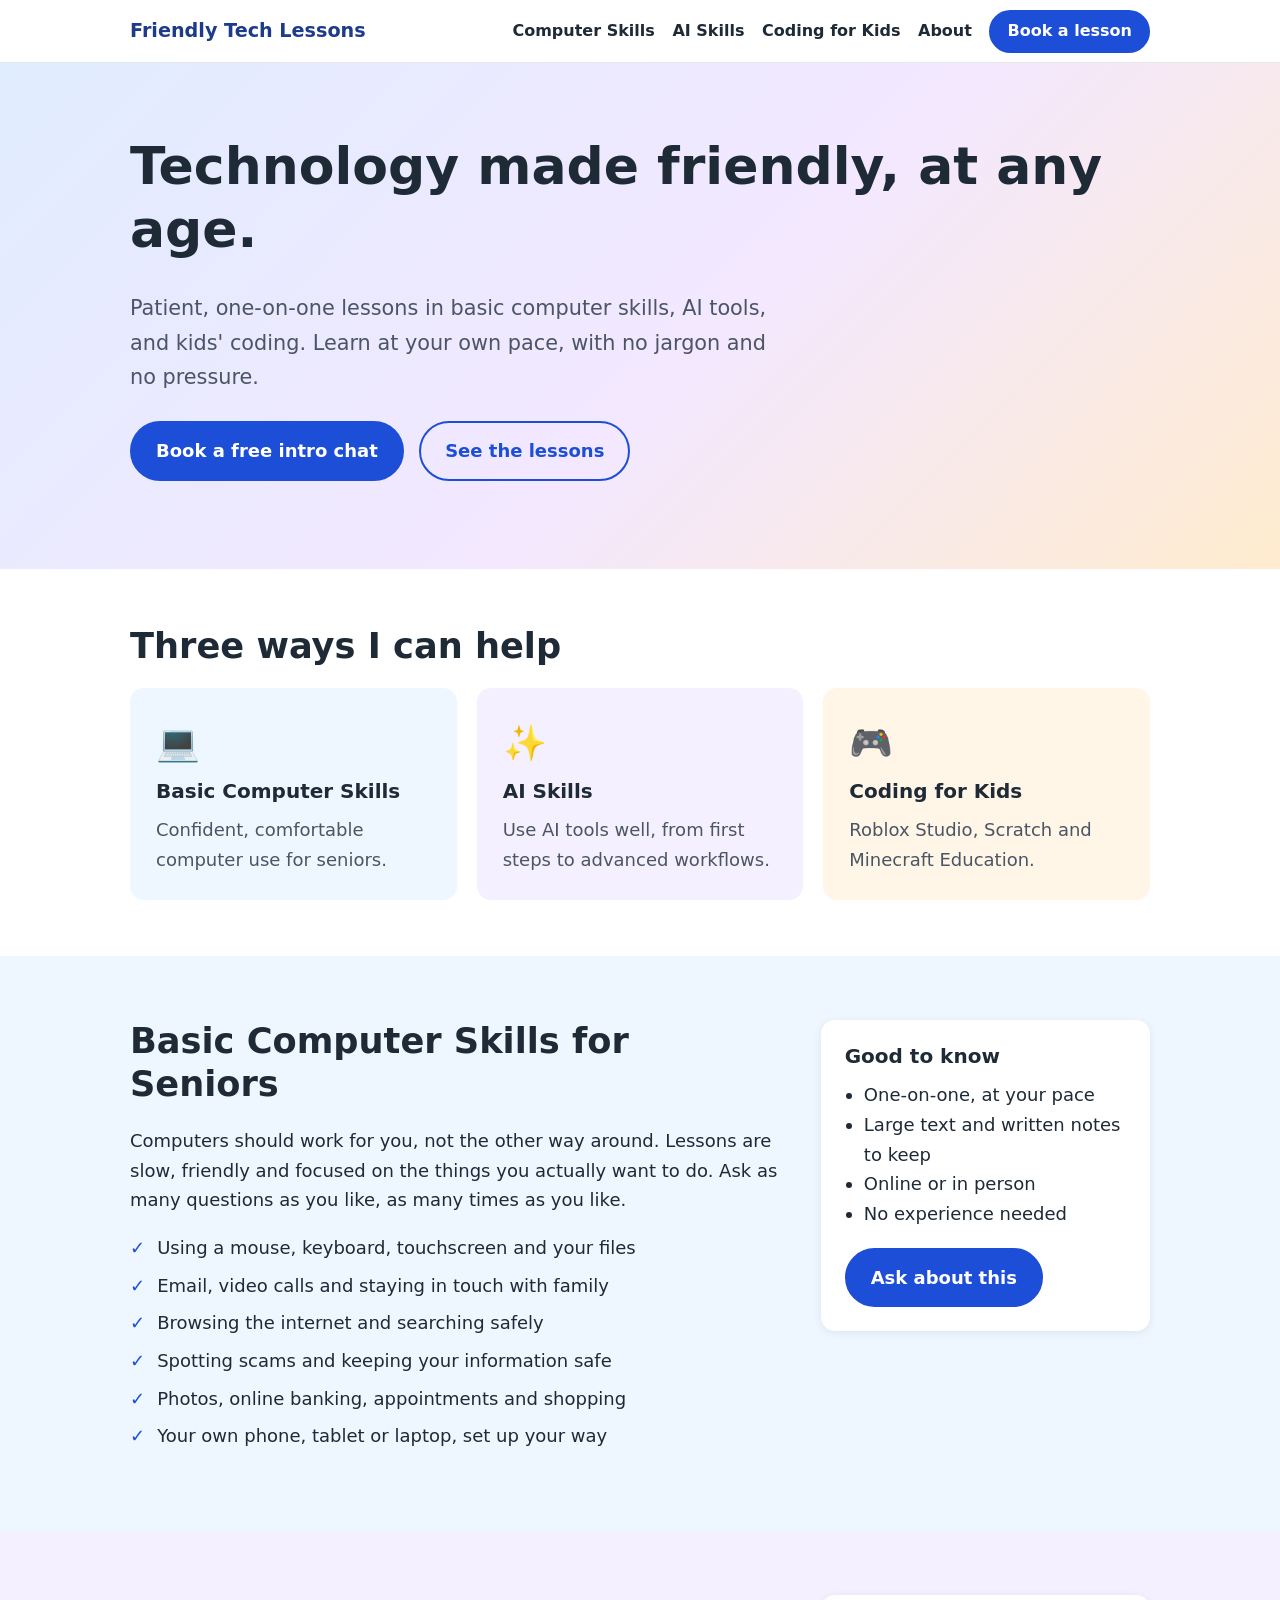
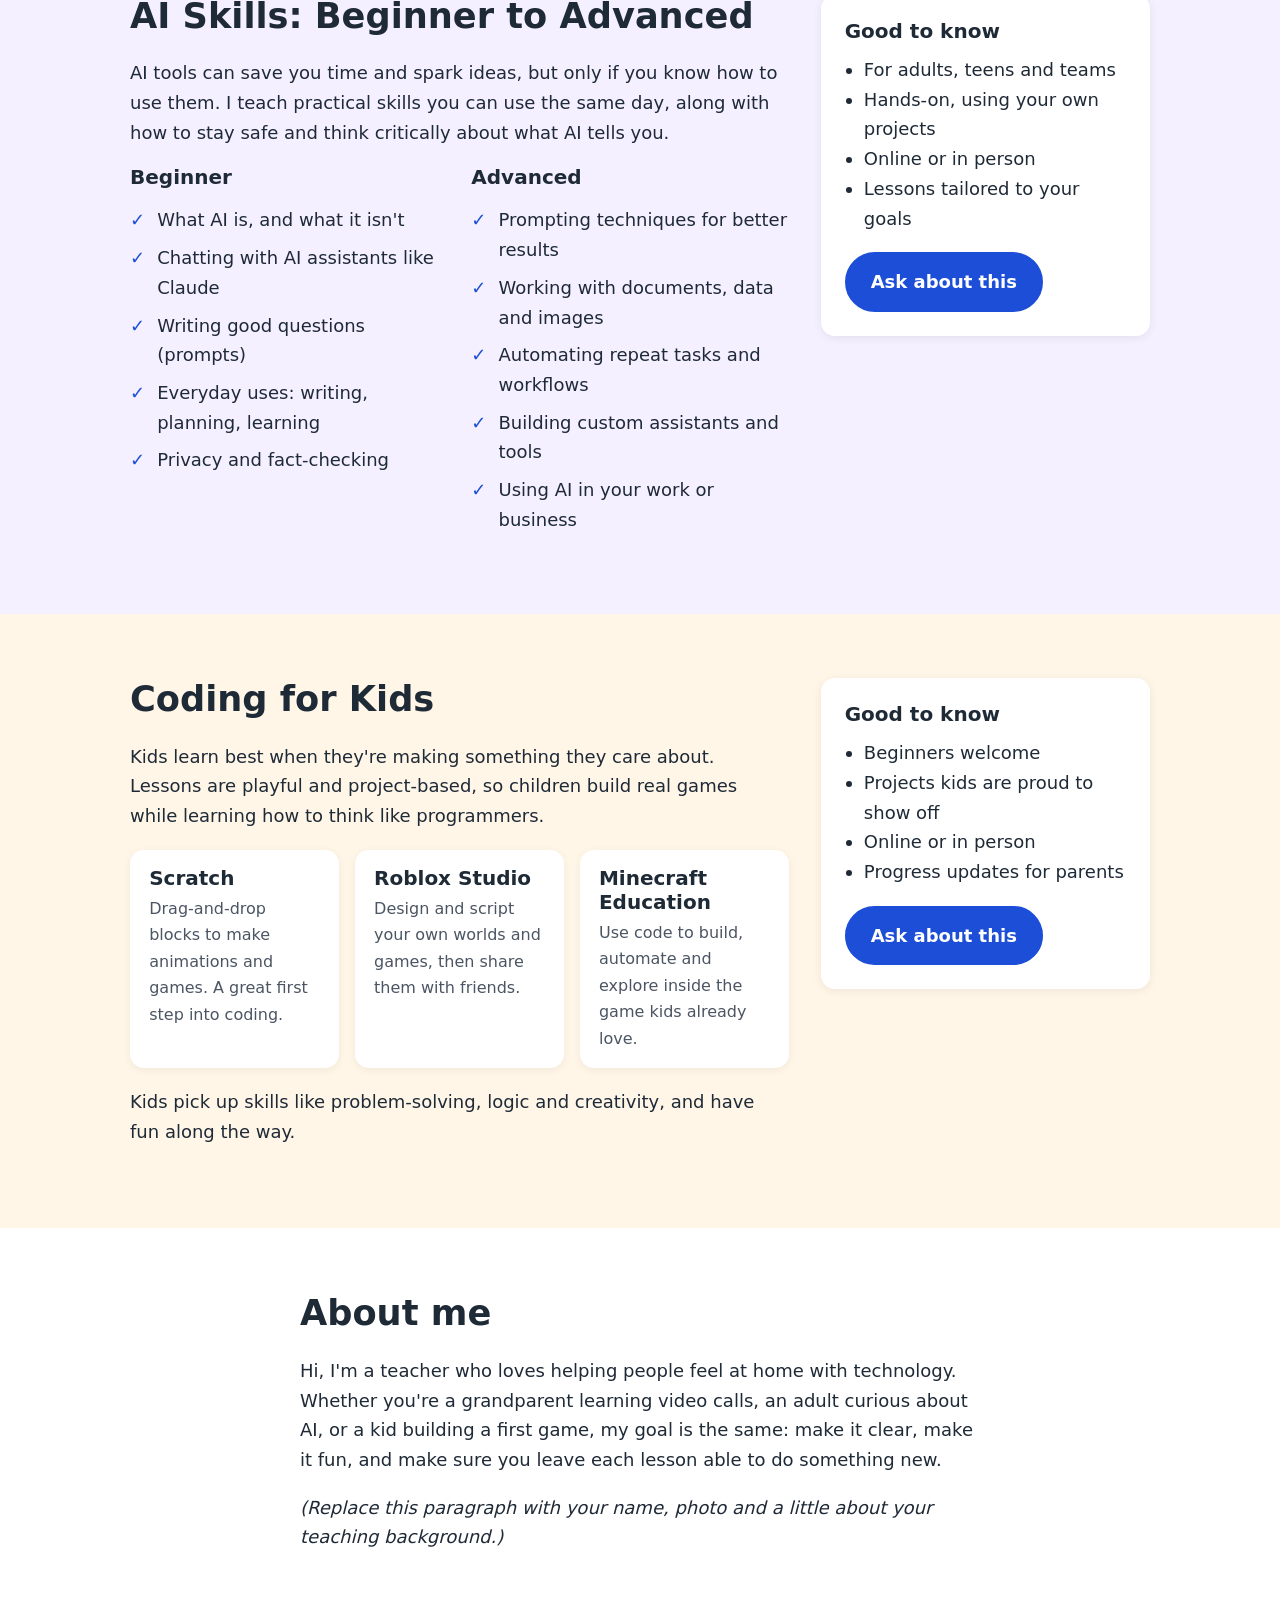
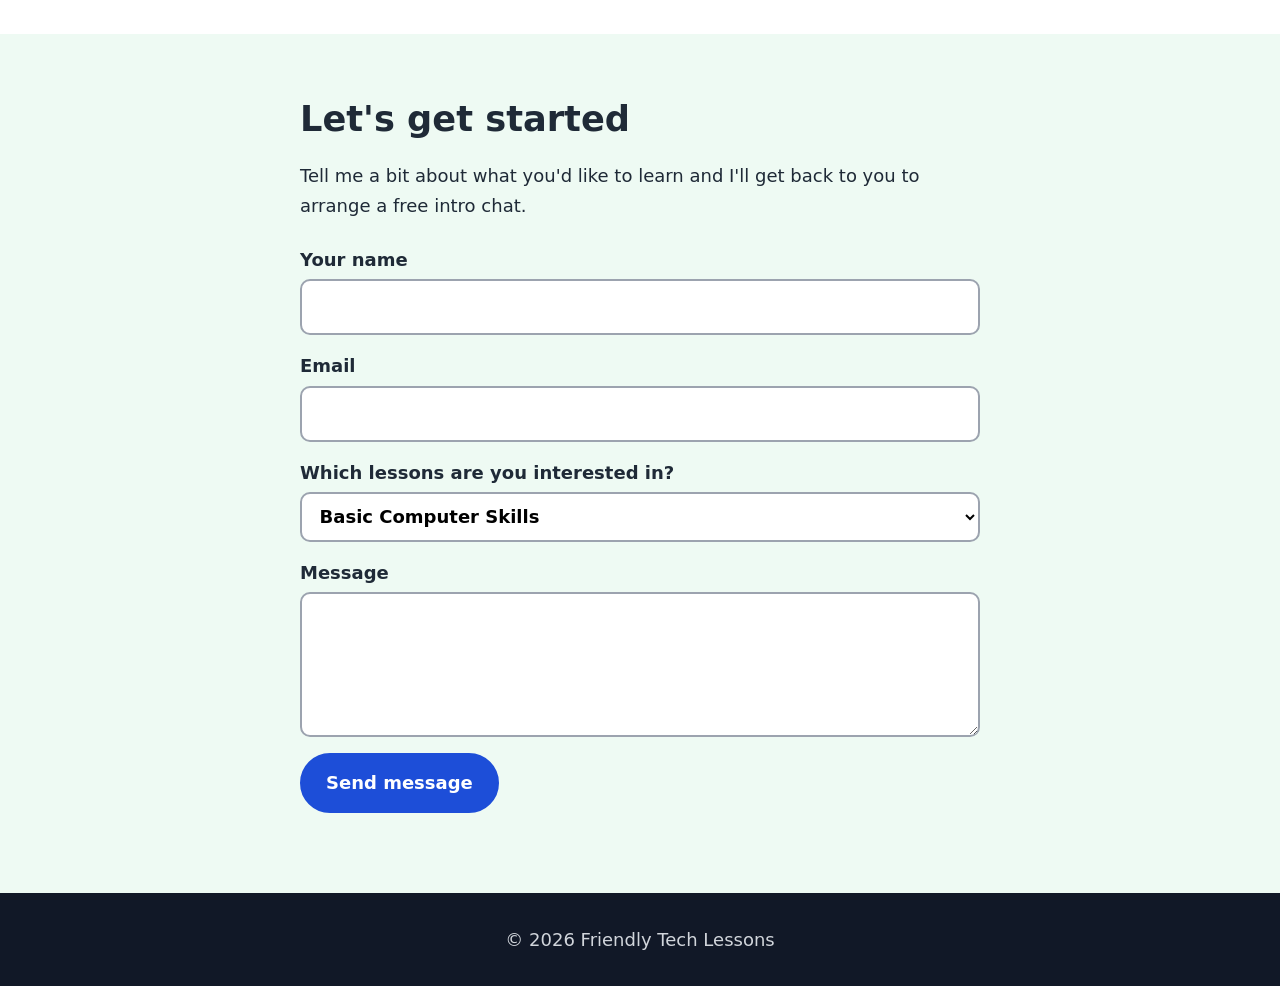
==== index.html @ 592aac7e "Add tutoring website with three service sections and contact form Co-Authored-By: Claude Sonnet 5.5 " ====
<!doctype html>
<html lang="en">
<head>
  <meta charset="utf-8">
  <meta name="viewport" content="width=device-width, initial-scale=1">
  <title>Friendly Tech Lessons | Computers, AI &amp; Coding</title>
  <meta name="description" content="Patient, one-on-one lessons: basic computer skills for seniors, AI skills for beginners and advanced learners, and coding for kids with Roblox Studio, Scratch and Minecraft Education.">
  <link rel="stylesheet" href="styles.css">
</head>
<body>
  <a class="skip" href="#main">Skip to content</a>

  <header class="site-header">
    <div class="wrap bar">
      <a class="brand" href="#top">Friendly Tech Lessons</a>
      <nav aria-label="Main">
        <a href="#seniors">Computer Skills</a>
        <a href="#ai">AI Skills</a>
        <a href="#kids">Coding for Kids</a>
        <a href="#about">About</a>
        <a class="btn small" href="#contact">Book a lesson</a>
      </nav>
    </div>
  </header>

  <main id="main">
    <section class="hero" id="top">
      <div class="wrap">
        <h1>Technology made friendly, at any age.</h1>
        <p class="lead">Patient, one-on-one lessons in basic computer skills, AI tools, and kids' coding. Learn at your own pace, with no jargon and no pressure.</p>
        <p>
          <a class="btn" href="#contact">Book a free intro chat</a>
          <a class="btn ghost" href="#services">See the lessons</a>
        </p>
      </div>
    </section>

    <section id="services" class="wrap">
      <h2>Three ways I can help</h2>
      <div class="cards">
        <a class="card c1" href="#seniors">
          <span class="icon" aria-hidden="true">💻</span>
          <h3>Basic Computer Skills</h3>
          <p>Confident, comfortable computer use for seniors.</p>
        </a>
        <a class="card c2" href="#ai">
          <span class="icon" aria-hidden="true">✨</span>
          <h3>AI Skills</h3>
          <p>Use AI tools well, from first steps to advanced workflows.</p>
        </a>
        <a class="card c3" href="#kids">
          <span class="icon" aria-hidden="true">🎮</span>
          <h3>Coding for Kids</h3>
          <p>Roblox Studio, Scratch and Minecraft Education.</p>
        </a>
      </div>
    </section>

    <section id="seniors" class="band b1">
      <div class="wrap split">
        <div>
          <h2>Basic Computer Skills for Seniors</h2>
          <p>Computers should work for you, not the other way around. Lessons are slow, friendly and focused on the things you actually want to do. Ask as many questions as you like, as many times as you like.</p>
          <ul class="ticks">
            <li>Using a mouse, keyboard, touchscreen and your files</li>
            <li>Email, video calls and staying in touch with family</li>
            <li>Browsing the internet and searching safely</li>
            <li>Spotting scams and keeping your information safe</li>
            <li>Photos, online banking, appointments and shopping</li>
            <li>Your own phone, tablet or laptop, set up your way</li>
          </ul>
        </div>
        <aside class="panel">
          <h3>Good to know</h3>
          <ul>
            <li>One-on-one, at your pace</li>
            <li>Large text and written notes to keep</li>
            <li>Online or in person</li>
            <li>No experience needed</li>
          </ul>
          <a class="btn" href="#contact">Ask about this</a>
        </aside>
      </div>
    </section>

    <section id="ai" class="band b2">
      <div class="wrap split">
        <div>
          <h2>AI Skills: Beginner to Advanced</h2>
          <p>AI tools can save you time and spark ideas, but only if you know how to use them. I teach practical skills you can use the same day, along with how to stay safe and think critically about what AI tells you.</p>
          <div class="levels">
            <div>
              <h3>Beginner</h3>
              <ul class="ticks">
                <li>What AI is, and what it isn't</li>
                <li>Chatting with AI assistants like Claude</li>
                <li>Writing good questions (prompts)</li>
                <li>Everyday uses: writing, planning, learning</li>
                <li>Privacy and fact-checking</li>
              </ul>
            </div>
            <div>
              <h3>Advanced</h3>
              <ul class="ticks">
                <li>Prompting techniques for better results</li>
                <li>Working with documents, data and images</li>
                <li>Automating repeat tasks and workflows</li>
                <li>Building custom assistants and tools</li>
                <li>Using AI in your work or business</li>
              </ul>
            </div>
          </div>
        </div>
        <aside class="panel">
          <h3>Good to know</h3>
          <ul>
            <li>For adults, teens and teams</li>
            <li>Hands-on, using your own projects</li>
            <li>Online or in person</li>
            <li>Lessons tailored to your goals</li>
          </ul>
          <a class="btn" href="#contact">Ask about this</a>
        </aside>
      </div>
    </section>

    <section id="kids" class="band b3">
      <div class="wrap split">
        <div>
          <h2>Coding for Kids</h2>
          <p>Kids learn best when they're making something they care about. Lessons are playful and project-based, so children build real games while learning how to think like programmers.</p>
          <div class="tools">
            <div class="tool">
              <h3>Scratch</h3>
              <p>Drag-and-drop blocks to make animations and games. A great first step into coding.</p>
            </div>
            <div class="tool">
              <h3>Roblox Studio</h3>
              <p>Design and script your own worlds and games, then share them with friends.</p>
            </div>
            <div class="tool">
              <h3>Minecraft Education</h3>
              <p>Use code to build, automate and explore inside the game kids already love.</p>
            </div>
          </div>
          <p>Kids pick up skills like problem-solving, logic and creativity, and have fun along the way.</p>
        </div>
        <aside class="panel">
          <h3>Good to know</h3>
          <ul>
            <li>Beginners welcome</li>
            <li>Projects kids are proud to show off</li>
            <li>Online or in person</li>
            <li>Progress updates for parents</li>
          </ul>
          <a class="btn" href="#contact">Ask about this</a>
        </aside>
      </div>
    </section>

    <section id="about" class="wrap narrow">
      <h2>About me</h2>
      <p>Hi, I'm a teacher who loves helping people feel at home with technology. Whether you're a grandparent learning video calls, an adult curious about AI, or a kid building a first game, my goal is the same: make it clear, make it fun, and make sure you leave each lesson able to do something new.</p>
      <p><em>(Replace this paragraph with your name, photo and a little about your teaching background.)</em></p>
    </section>

    <section id="contact" class="band b4">
      <div class="wrap narrow">
        <h2>Let's get started</h2>
        <p>Tell me a bit about what you'd like to learn and I'll get back to you to arrange a free intro chat.</p>
        <form id="contact-form" novalidate>
          <label>Your name
            <input name="name" required autocomplete="name">
          </label>
          <label>Email
            <input name="email" type="email" required autocomplete="email">
          </label>
          <label>Which lessons are you interested in?
            <select name="service">
              <option>Basic Computer Skills</option>
              <option>AI Skills</option>
              <option>Coding for Kids</option>
              <option>Not sure yet</option>
            </select>
          </label>
          <label>Message
            <textarea name="message" rows="4"></textarea>
          </label>
          <button class="btn" type="submit">Send message</button>
          <p id="form-note" role="status"></p>
        </form>
      </div>
    </section>
  </main>

  <footer class="site-footer">
    <div class="wrap">
      <p>© <span id="year"></span> Friendly Tech Lessons</p>
    </div>
  </footer>

  <script src="script.js"></script>
</body>
</html>
---- styles.css ----
:root {
  --ink: #1f2a37;
  --muted: #4b5563;
  --bg: #ffffff;
  --brand: #1d4ed8;
  --brand-dark: #1e3a8a;
  --b1: #eef6ff;
  --b2: #f5f0ff;
  --b3: #fff6e8;
  --b4: #eefaf3;
  --radius: 14px;
}

* { box-sizing: border-box; }

html { scroll-behavior: smooth; scroll-padding-top: 4.5rem; }

body {
  margin: 0;
  font-family: system-ui, -apple-system, "Segoe UI", Roboto, sans-serif;
  font-size: 1.125rem;
  line-height: 1.65;
  color: var(--ink);
  background: var(--bg);
}

.wrap { max-width: 1060px; margin: 0 auto; padding: 0 1.25rem; }
.narrow { max-width: 720px; }

h1, h2, h3 { line-height: 1.2; margin: 0 0 .6em; }
h1 { font-size: clamp(2rem, 5vw, 3.25rem); }
h2 { font-size: clamp(1.6rem, 3.5vw, 2.2rem); }
h3 { font-size: 1.25rem; }

a { color: var(--brand); }
:focus-visible { outline: 3px solid #f59e0b; outline-offset: 2px; }

.skip {
  position: absolute; left: -999px; top: 0;
  background: #fff; padding: .5rem 1rem; z-index: 20;
}
.skip:focus { left: 0; }

/* Header */
.site-header {
  position: sticky; top: 0; z-index: 10;
  background: rgba(255,255,255,.95);
  border-bottom: 1px solid #e5e7eb;
}
.bar { display: flex; flex-wrap: wrap; align-items: center; justify-content: space-between; gap: .5rem 1.5rem; padding-top: .6rem; padding-bottom: .6rem; }
.brand { font-weight: 800; font-size: 1.2rem; color: var(--brand-dark); text-decoration: none; }
nav { display: flex; flex-wrap: wrap; align-items: center; gap: .25rem 1.1rem; }
nav a { text-decoration: none; color: var(--ink); font-weight: 600; font-size: 1rem; }
nav a:hover { color: var(--brand); }

/* Buttons */
.btn {
  display: inline-block;
  background: var(--brand); color: #fff;
  padding: .8rem 1.5rem; border-radius: 999px;
  font: inherit; font-weight: 700; text-decoration: none;
  border: 2px solid var(--brand); cursor: pointer;
}
.btn:hover { background: var(--brand-dark); border-color: var(--brand-dark); color: #fff; }
.btn.ghost { background: transparent; color: var(--brand); }
.btn.ghost:hover { background: var(--b1); color: var(--brand-dark); }
.btn.small { padding: .4rem 1rem; font-size: 1rem; }
nav a.btn { color: #fff; }

/* Hero */
.hero {
  padding: 4.5rem 0 4rem;
  background: linear-gradient(135deg, #e0ecff 0%, #f3e8ff 55%, #ffeccf 100%);
}
.lead { font-size: 1.3rem; max-width: 40rem; color: var(--muted); }
.hero .btn { margin: .4rem .6rem .4rem 0; }

/* Service cards */
#services { padding-top: 3.5rem; padding-bottom: 3.5rem; }
.cards { display: grid; gap: 1.25rem; grid-template-columns: repeat(auto-fit, minmax(240px, 1fr)); }
.card {
  display: block; padding: 1.5rem; border-radius: var(--radius);
  text-decoration: none; color: var(--ink);
  border: 2px solid transparent;
  transition: transform .15s, border-color .15s;
}
.card:hover { transform: translateY(-3px); border-color: var(--brand); }
.card p { margin: 0; color: var(--muted); }
.card .icon { font-size: 2.2rem; display: block; margin-bottom: .4rem; }
.c1 { background: var(--b1); } .c2 { background: var(--b2); } .c3 { background: var(--b3); }

/* Bands */
.band { padding: 4rem 0; }
.b1 { background: var(--b1); } .b2 { background: var(--b2); } .b3 { background: var(--b3); } .b4 { background: var(--b4); }

.split { display: grid; gap: 2rem; grid-template-columns: 1fr; }
@media (min-width: 880px) { .split { grid-template-columns: 2fr 1fr; align-items: start; } }

.panel { background: #fff; border-radius: var(--radius); padding: 1.5rem; box-shadow: 0 2px 10px rgba(0,0,0,.07); }
.panel ul { padding-left: 1.2rem; margin: 0 0 1.2rem; }

.ticks { list-style: none; padding: 0; margin: 1rem 0; }
.ticks li { position: relative; padding-left: 1.7rem; margin-bottom: .5rem; }
.ticks li::before { content: "✓"; position: absolute; left: 0; color: var(--brand); font-weight: 800; }

.levels { display: grid; gap: 1.5rem; grid-template-columns: repeat(auto-fit, minmax(240px, 1fr)); }
.tools { display: grid; gap: 1rem; grid-template-columns: repeat(auto-fit, minmax(190px, 1fr)); margin: 1.2rem 0; }
.tool { background: #fff; border-radius: var(--radius); padding: 1rem 1.2rem; box-shadow: 0 2px 8px rgba(0,0,0,.06); }
.tool h3 { margin-bottom: .3em; }
.tool p { margin: 0; font-size: 1rem; color: var(--muted); }

#about { padding-top: 4rem; padding-bottom: 4rem; }

/* Form */
form { display: grid; gap: 1rem; margin-top: 1.5rem; }
label { display: grid; gap: .3rem; font-weight: 600; }
input, select, textarea {
  font: inherit; padding: .7rem .85rem;
  border: 2px solid #9ca3af; border-radius: 10px; background: #fff;
}
input:focus, select:focus, textarea:focus { border-color: var(--brand); }
form .btn { justify-self: start; }
#form-note { margin: 0; font-weight: 600; }

/* Footer */
.site-footer { padding: 2rem 0; background: #111827; color: #d1d5db; text-align: center; }
.site-footer p { margin: 0; }

@media (prefers-reduced-motion: reduce) {
  html { scroll-behavior: auto; }
  .card { transition: none; }
}
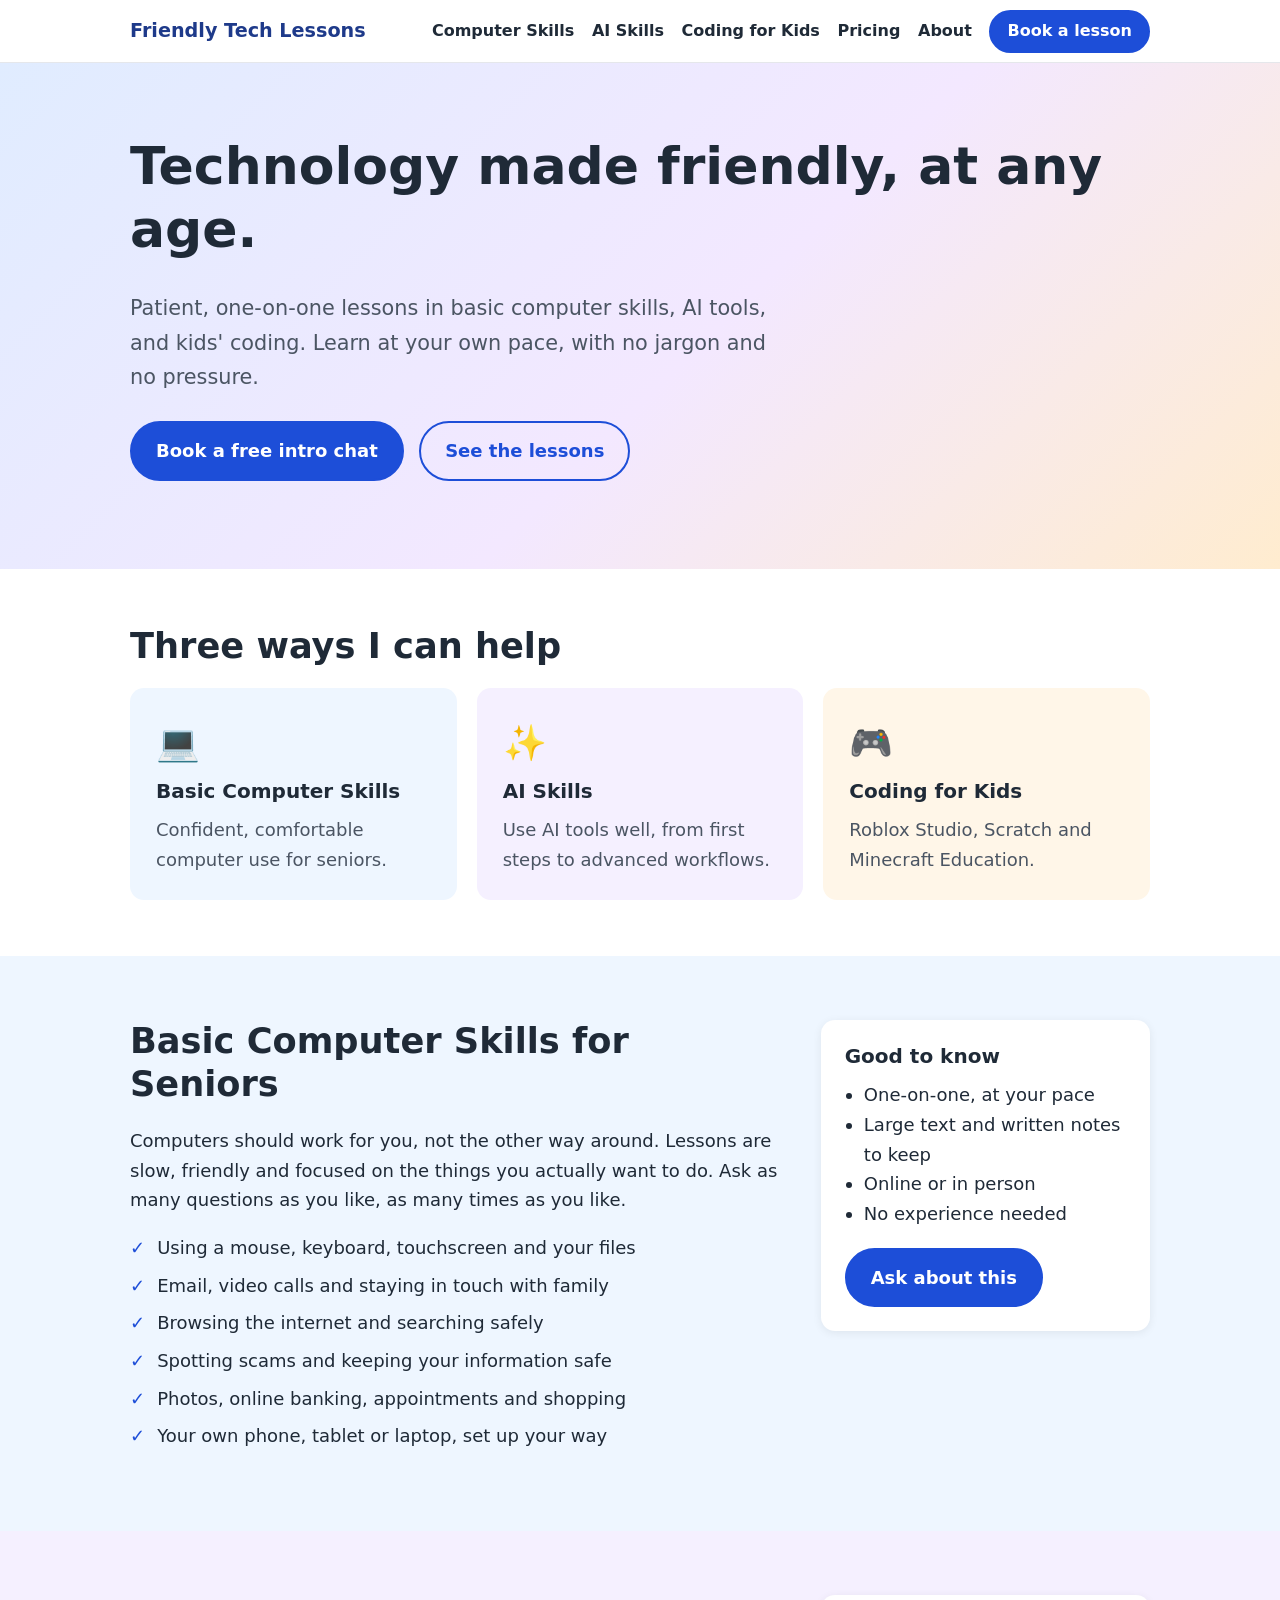
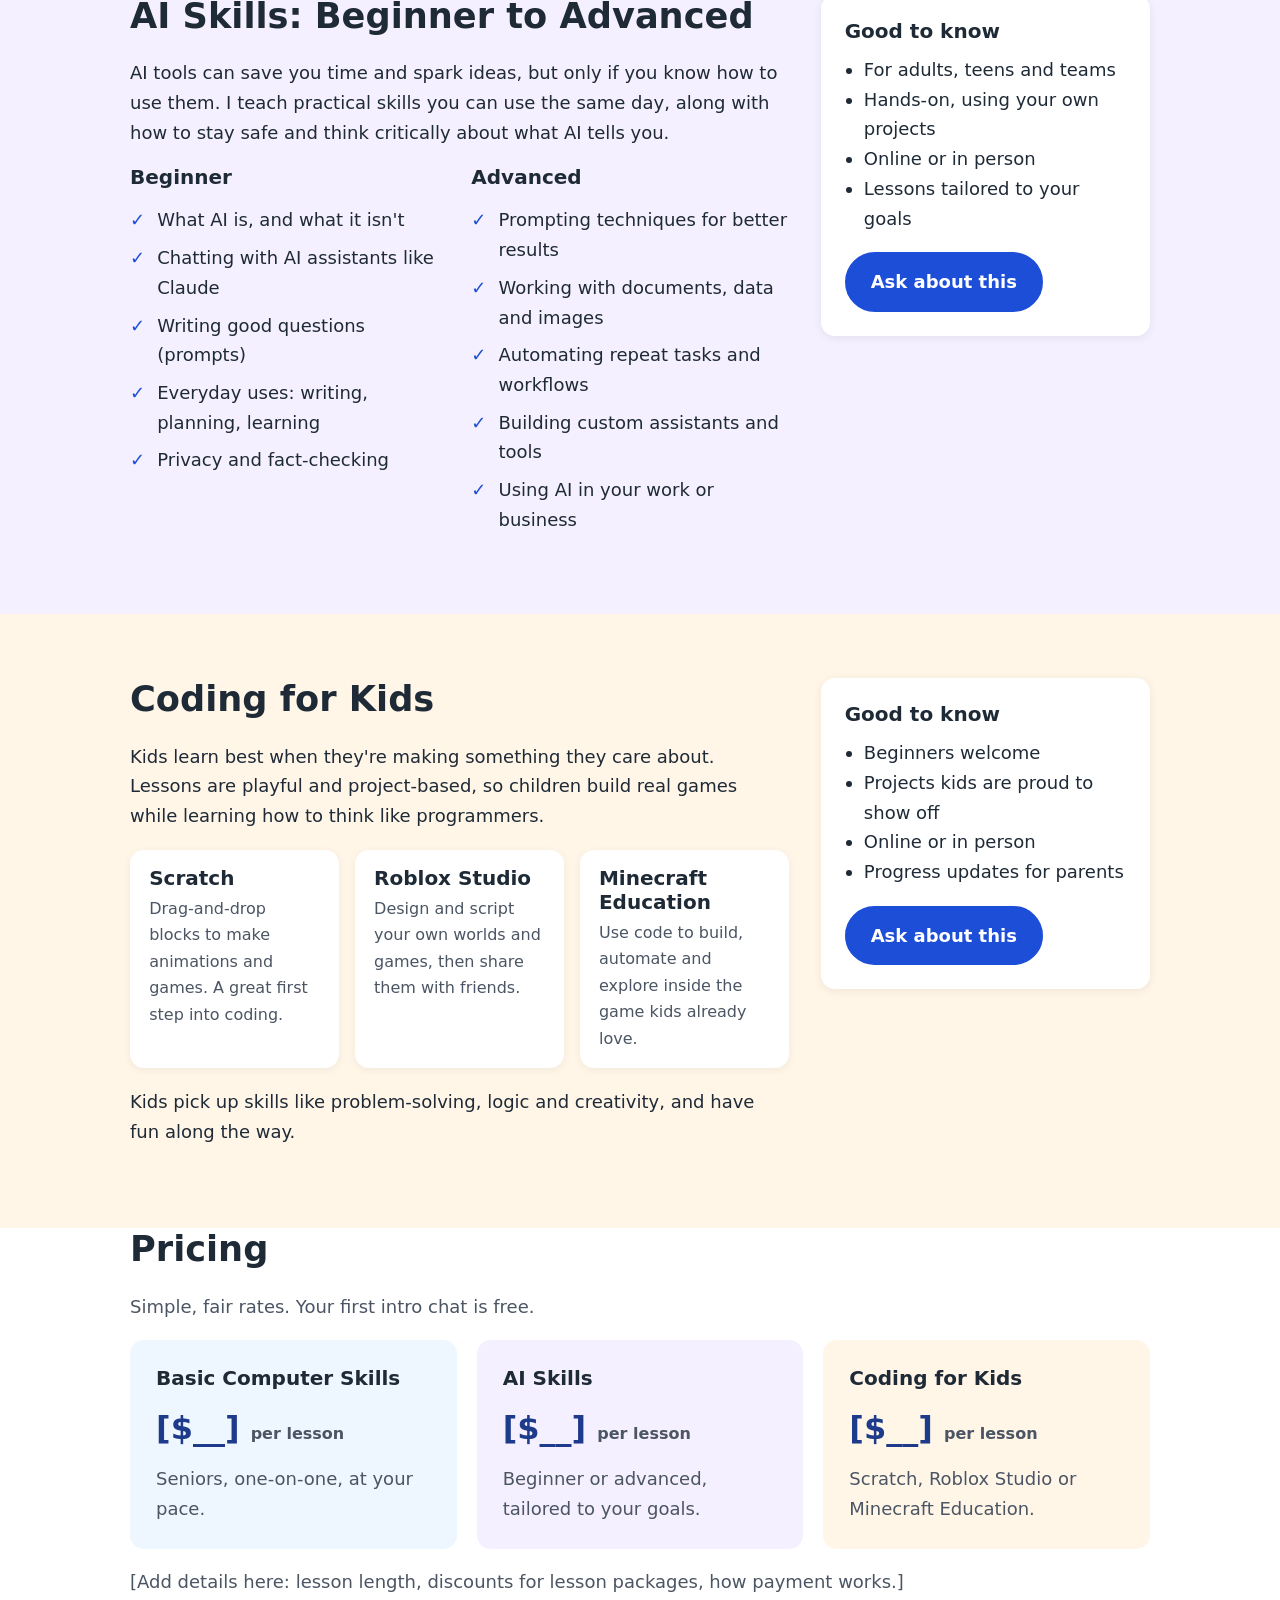
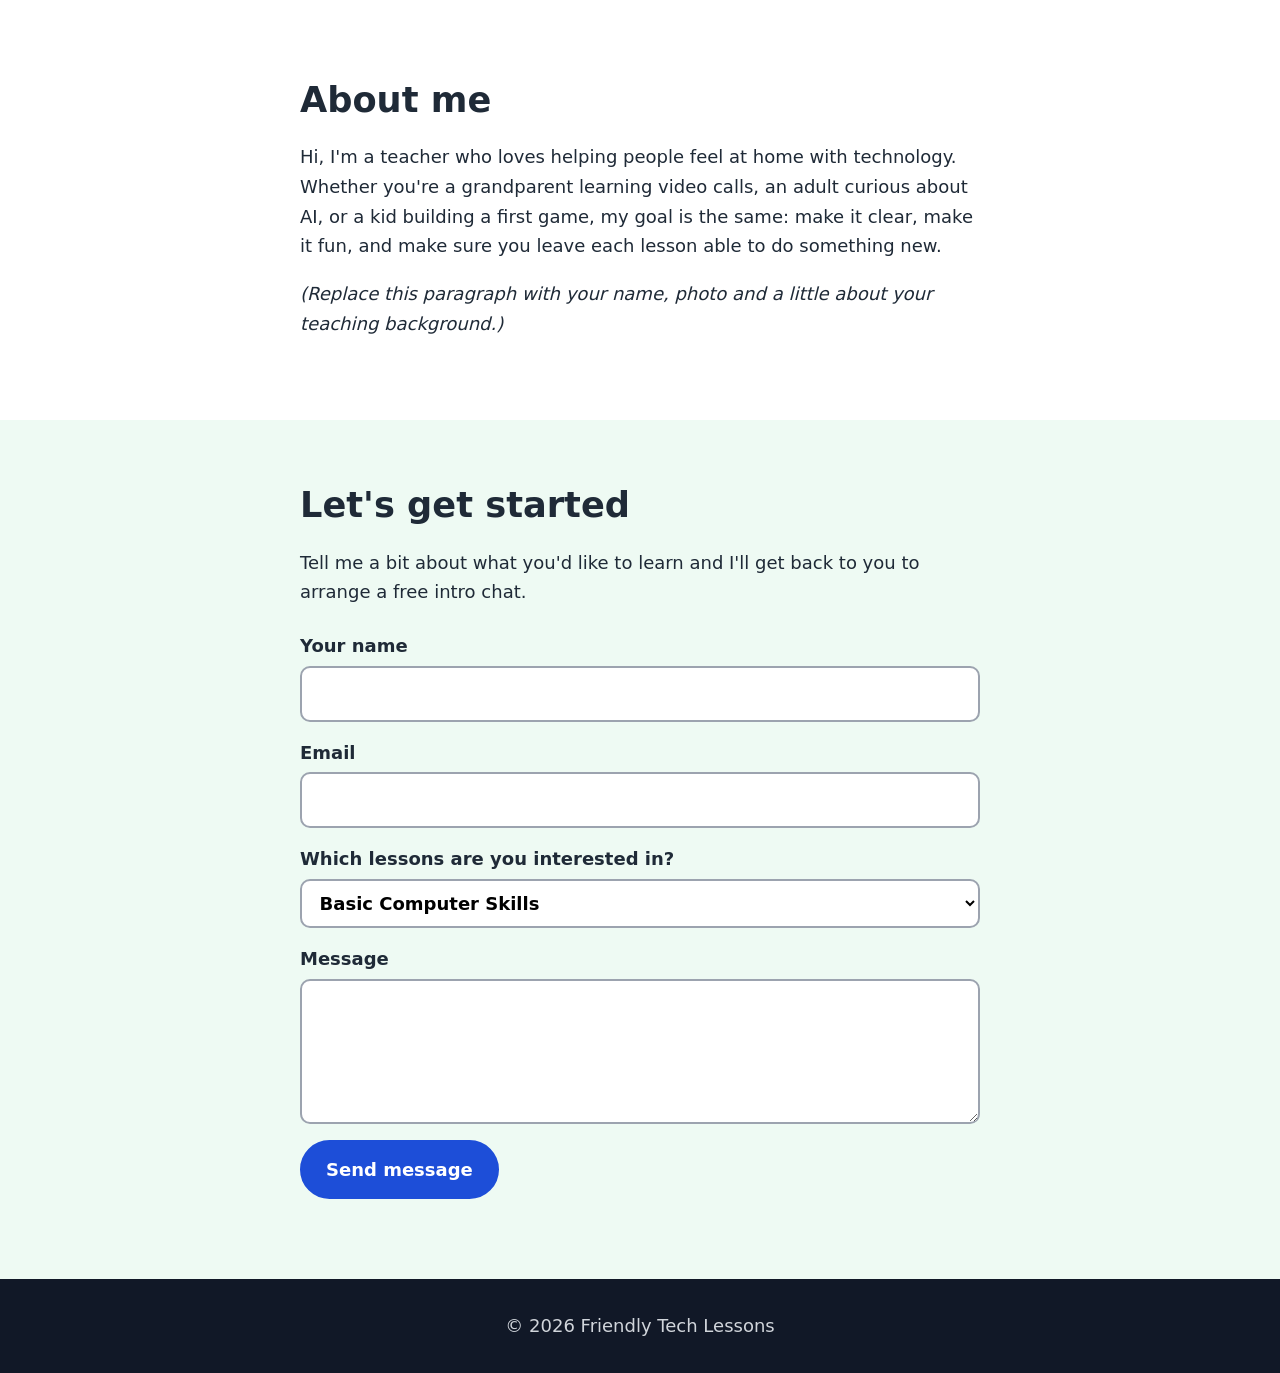
==== commit 8d0d4312: "Add pricing and testimonials sections, switch contact form to Formspree Co-Authored-By: Claude Sonne" ====
--- a/index.html
+++ b/index.html
@@ -17,6 +17,7 @@
         <a href="#seniors">Computer Skills</a>
         <a href="#ai">AI Skills</a>
         <a href="#kids">Coding for Kids</a>
+        <a href="#pricing">Pricing</a>
         <a href="#about">About</a>
         <a class="btn small" href="#contact">Book a lesson</a>
       </nav>
@@ -158,6 +159,41 @@
       </div>
     </section>
 
+    <section id="pricing" class="wrap">
+      <h2>Pricing</h2>
+      <p class="sub">Simple, fair rates. Your first intro chat is free.</p>
+      <div class="cards">
+        <div class="card c1 price">
+          <h3>Basic Computer Skills</h3>
+          <p class="amount">[$__] <span>per lesson</span></p>
+          <p>Seniors, one-on-one, at your pace.</p>
+        </div>
+        <div class="card c2 price">
+          <h3>AI Skills</h3>
+          <p class="amount">[$__] <span>per lesson</span></p>
+          <p>Beginner or advanced, tailored to your goals.</p>
+        </div>
+        <div class="card c3 price">
+          <h3>Coding for Kids</h3>
+          <p class="amount">[$__] <span>per lesson</span></p>
+          <p>Scratch, Roblox Studio or Minecraft Education.</p>
+        </div>
+      </div>
+      <p class="sub">[Add details here: lesson length, discounts for lesson packages, how payment works.]</p>
+    </section>
+
+    <!-- Testimonials: remove the "hidden" attribute once you have real quotes
+         (with permission), and replace the text below. -->
+    <section id="testimonials" class="band b1" hidden>
+      <div class="wrap">
+        <h2>What students and parents say</h2>
+        <div class="cards">
+          <blockquote class="card quote"><p>“Real quote goes here.”</p><footer>Name, student or parent</footer></blockquote>
+          <blockquote class="card quote"><p>“Real quote goes here.”</p><footer>Name, student or parent</footer></blockquote>
+        </div>
+      </div>
+    </section>
+
     <section id="about" class="wrap narrow">
       <h2>About me</h2>
       <p>Hi, I'm a teacher who loves helping people feel at home with technology. Whether you're a grandparent learning video calls, an adult curious about AI, or a kid building a first game, my goal is the same: make it clear, make it fun, and make sure you leave each lesson able to do something new.</p>
@@ -168,7 +204,7 @@
       <div class="wrap narrow">
         <h2>Let's get started</h2>
         <p>Tell me a bit about what you'd like to learn and I'll get back to you to arrange a free intro chat.</p>
-        <form id="contact-form" novalidate>
+        <form id="contact-form" action="https://formspree.io/f/YOUR_FORM_ID" method="POST" novalidate>
           <label>Your name
             <input name="name" required autocomplete="name">
           </label>
@@ -186,6 +222,7 @@
           <label>Message
             <textarea name="message" rows="4"></textarea>
           </label>
+          <input type="text" name="_gotcha" class="hp" tabindex="-1" autocomplete="off" aria-hidden="true">
           <button class="btn" type="submit">Send message</button>
           <p id="form-note" role="status"></p>
         </form>
--- a/styles.css
+++ b/styles.css
@@ -130,3 +130,13 @@
   html { scroll-behavior: auto; }
   .card { transition: none; }
 }
+
+/* Pricing & testimonials */
+.sub { color: var(--muted); }
+.price .amount { font-size: 2rem; font-weight: 800; color: var(--brand-dark); margin: .2rem 0 .6rem; }
+.price .amount span { font-size: 1rem; font-weight: 600; color: var(--muted); }
+.card.quote { background: #fff; margin: 0; }
+.card.quote:hover { transform: none; border-color: transparent; }
+.quote footer { font-weight: 700; margin-top: .6rem; }
+section[hidden] { display: none; }
+.hp { position: absolute; left: -9999px; }
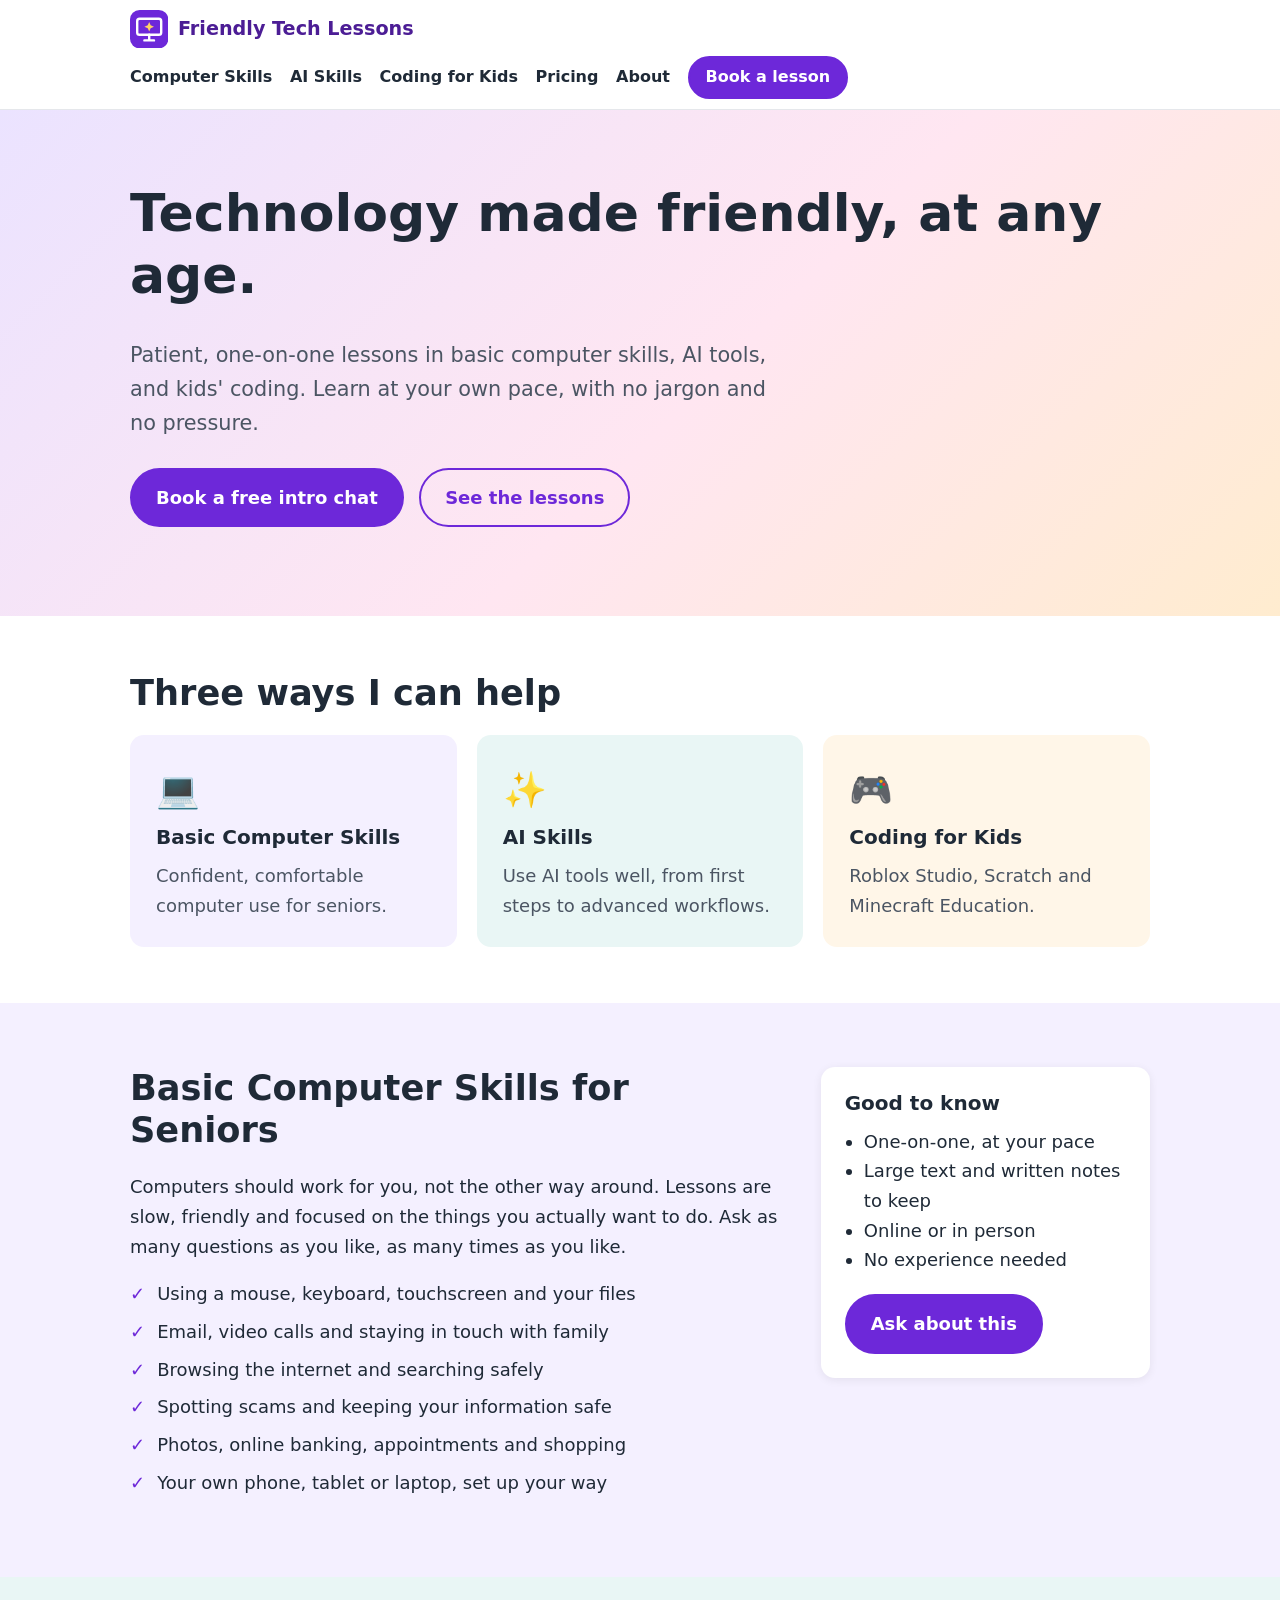
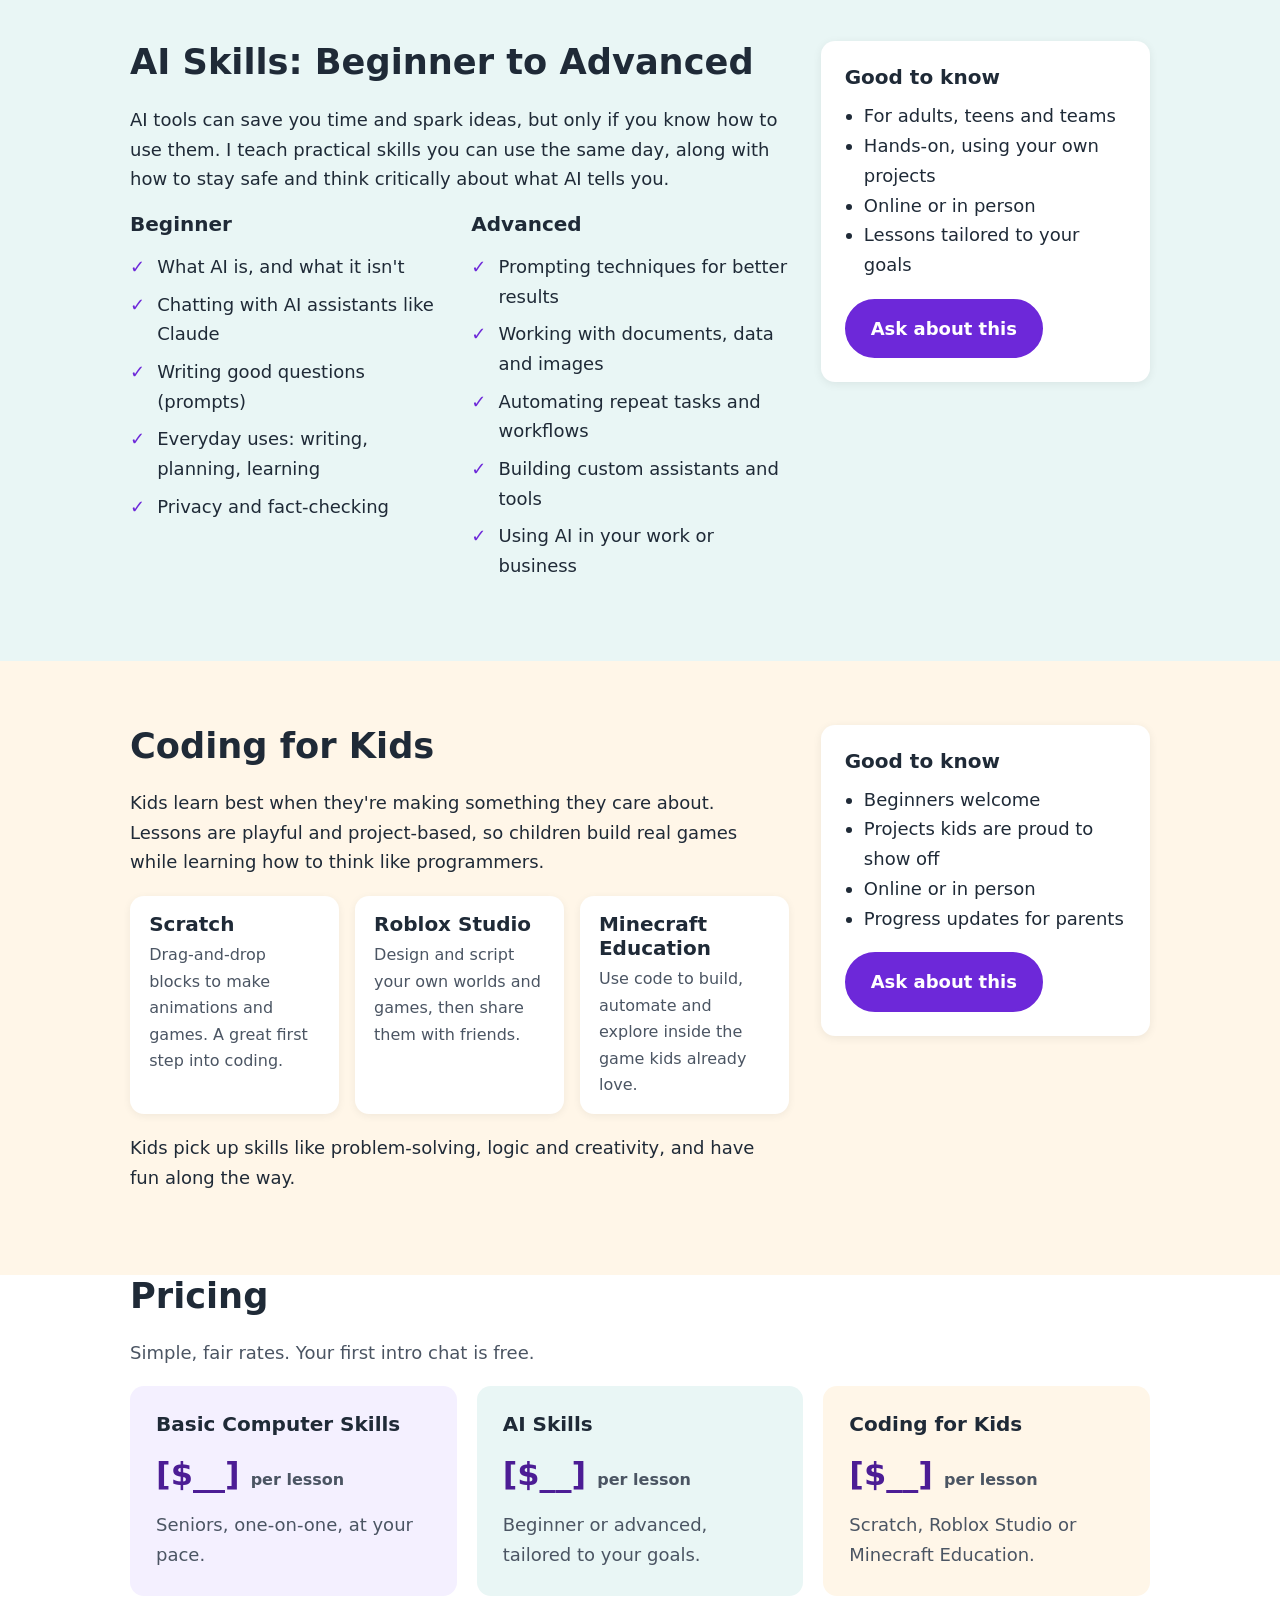
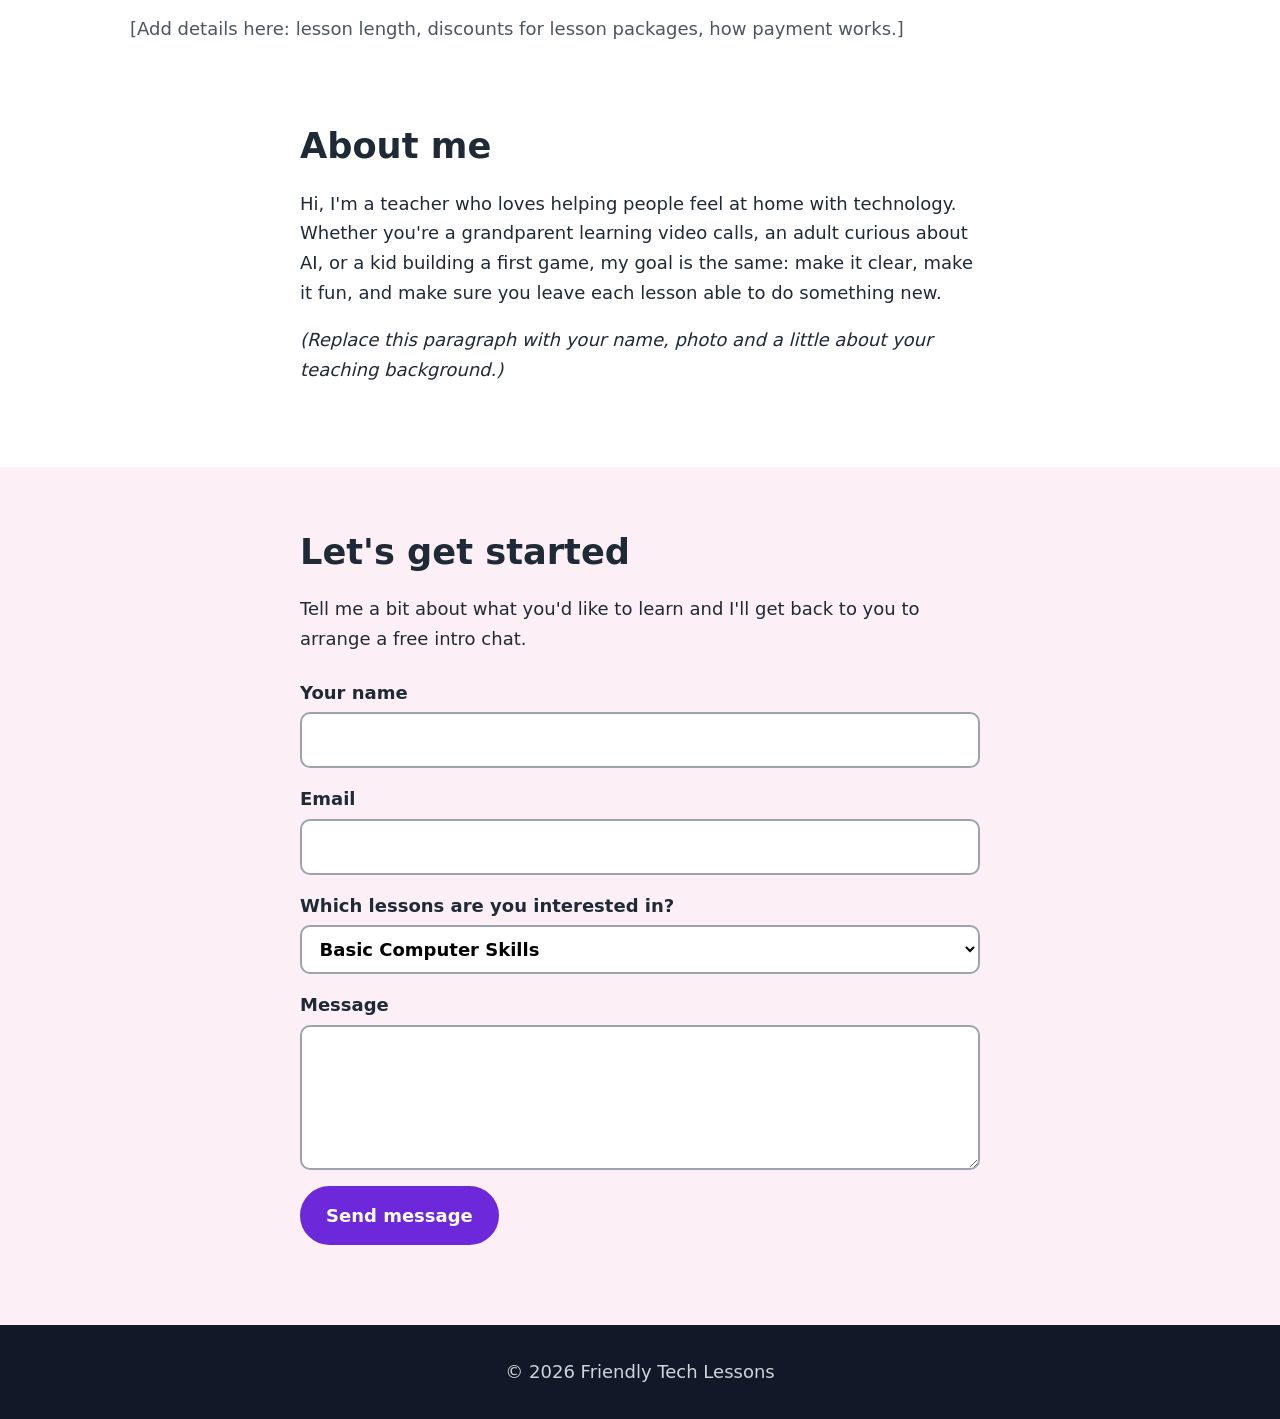
==== commit 81bc64fb: "Switch to purple palette and add logo and favicon Co-Authored-By: Claude Sonnet 5.5 <noreply@anthrop" ====
--- a/index.html
+++ b/index.html
@@ -5,6 +5,7 @@
   <meta name="viewport" content="width=device-width, initial-scale=1">
   <title>Friendly Tech Lessons | Computers, AI &amp; Coding</title>
   <meta name="description" content="Patient, one-on-one lessons: basic computer skills for seniors, AI skills for beginners and advanced learners, and coding for kids with Roblox Studio, Scratch and Minecraft Education.">
+  <link rel="icon" href="data:image/svg+xml,%3Csvg xmlns='http://www.w3.org/2000/svg' viewBox='0 0 48 48' aria-hidden='true'%3E%3Crect width='48' height='48' rx='12' fill='%236d28d9'/%3E%3Crect x='9' y='11' width='30' height='20' rx='3' fill='none' stroke='%23fff' stroke-width='3'/%3E%3Cpath d='M18 38h12M24 31v7' stroke='%23fff' stroke-width='3' stroke-linecap='round'/%3E%3Cpath d='M24 15l1.8 4.2L30 21l-4.2 1.8L24 27l-1.8-4.2L18 21l4.2-1.8z' fill='%23ffd166'/%3E%3C/svg%3E">
   <link rel="stylesheet" href="styles.css">
 </head>
 <body>
@@ -12,7 +13,7 @@
 
   <header class="site-header">
     <div class="wrap bar">
-      <a class="brand" href="#top">Friendly Tech Lessons</a>
+      <a class="brand" href="#top"><svg viewBox="0 0 48 48" aria-hidden="true"><rect width="48" height="48" rx="12" fill="#6d28d9"/><rect x="9" y="11" width="30" height="20" rx="3" fill="none" stroke="#fff" stroke-width="3"/><path d="M18 38h12M24 31v7" stroke="#fff" stroke-width="3" stroke-linecap="round"/><path d="M24 15l1.8 4.2L30 21l-4.2 1.8L24 27l-1.8-4.2L18 21l4.2-1.8z" fill="#ffd166"/></svg><span>Friendly Tech Lessons</span></a>
       <nav aria-label="Main">
         <a href="#seniors">Computer Skills</a>
         <a href="#ai">AI Skills</a>
--- a/styles.css
+++ b/styles.css
@@ -2,12 +2,12 @@
   --ink: #1f2a37;
   --muted: #4b5563;
   --bg: #ffffff;
-  --brand: #1d4ed8;
-  --brand-dark: #1e3a8a;
-  --b1: #eef6ff;
-  --b2: #f5f0ff;
+  --brand: #6d28d9;
+  --brand-dark: #4c1d95;
+  --b1: #f4f0ff;
+  --b2: #e9f6f5;
   --b3: #fff6e8;
-  --b4: #eefaf3;
+  --b4: #fdeff6;
   --radius: 14px;
 }
 
@@ -48,7 +48,7 @@
   border-bottom: 1px solid #e5e7eb;
 }
 .bar { display: flex; flex-wrap: wrap; align-items: center; justify-content: space-between; gap: .5rem 1.5rem; padding-top: .6rem; padding-bottom: .6rem; }
-.brand { font-weight: 800; font-size: 1.2rem; color: var(--brand-dark); text-decoration: none; }
+.brand { display: inline-flex; align-items: center; gap: .6rem; font-weight: 800; font-size: 1.2rem; color: var(--brand-dark); text-decoration: none; }
 nav { display: flex; flex-wrap: wrap; align-items: center; gap: .25rem 1.1rem; }
 nav a { text-decoration: none; color: var(--ink); font-weight: 600; font-size: 1rem; }
 nav a:hover { color: var(--brand); }
@@ -70,7 +70,7 @@
 /* Hero */
 .hero {
   padding: 4.5rem 0 4rem;
-  background: linear-gradient(135deg, #e0ecff 0%, #f3e8ff 55%, #ffeccf 100%);
+  background: linear-gradient(135deg, #ebe3ff 0%, #ffe6f1 55%, #ffeccf 100%);
 }
 .lead { font-size: 1.3rem; max-width: 40rem; color: var(--muted); }
 .hero .btn { margin: .4rem .6rem .4rem 0; }
@@ -140,3 +140,5 @@
 .quote footer { font-weight: 700; margin-top: .6rem; }
 section[hidden] { display: none; }
 .hp { position: absolute; left: -9999px; }
+
+.brand svg { width: 2.4rem; height: 2.4rem; flex: none; }
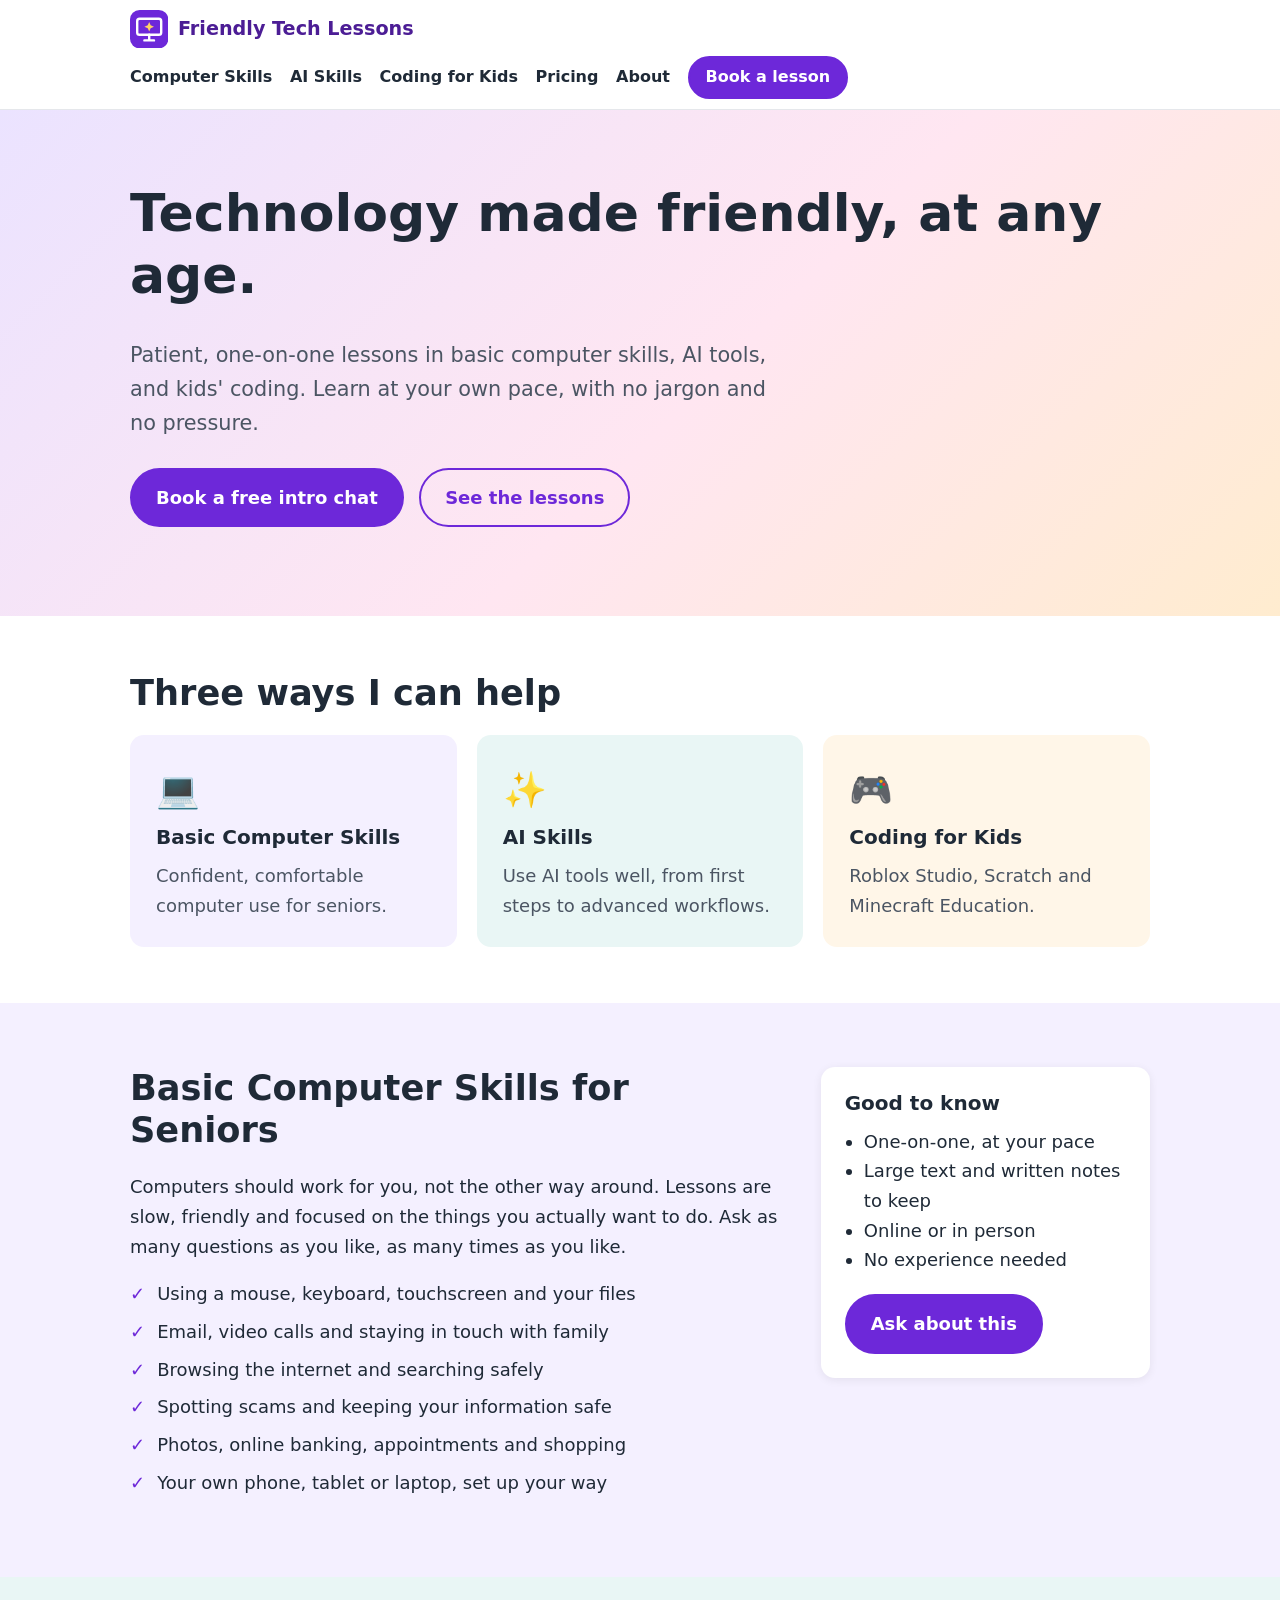
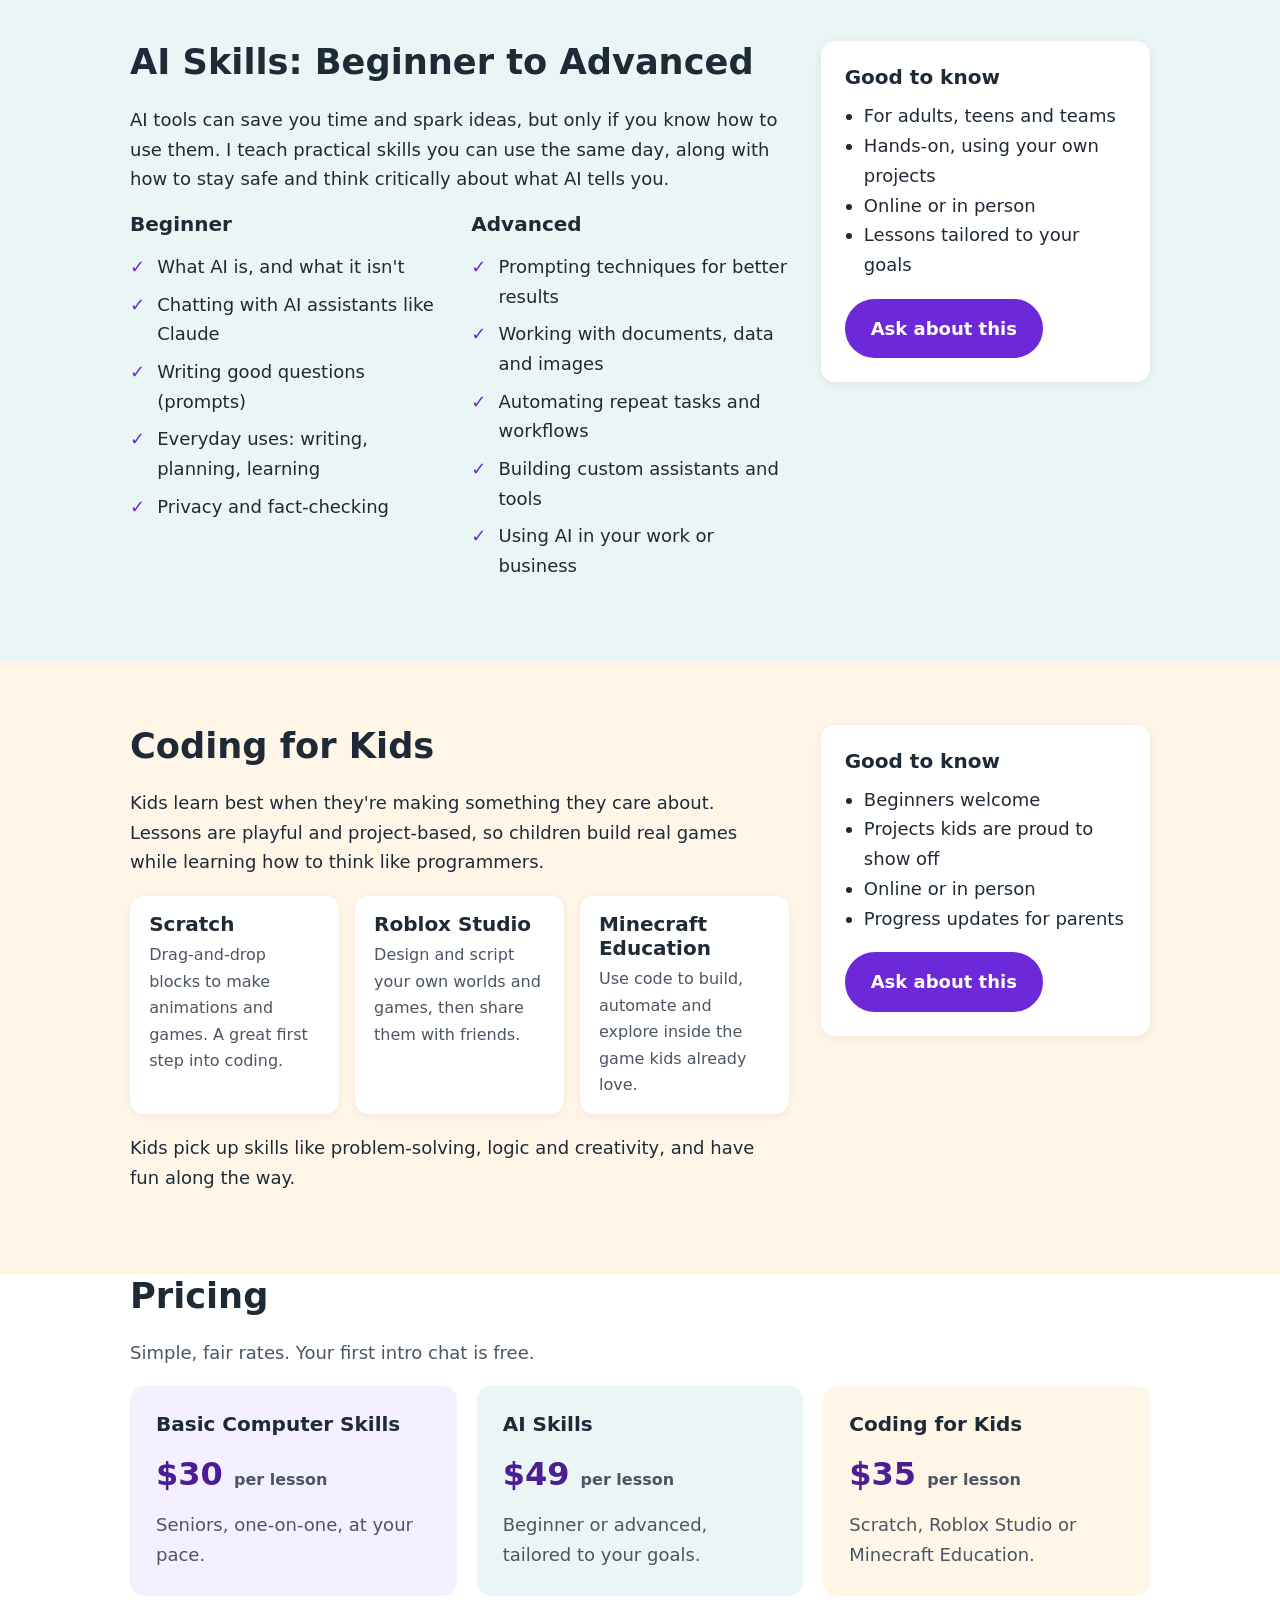
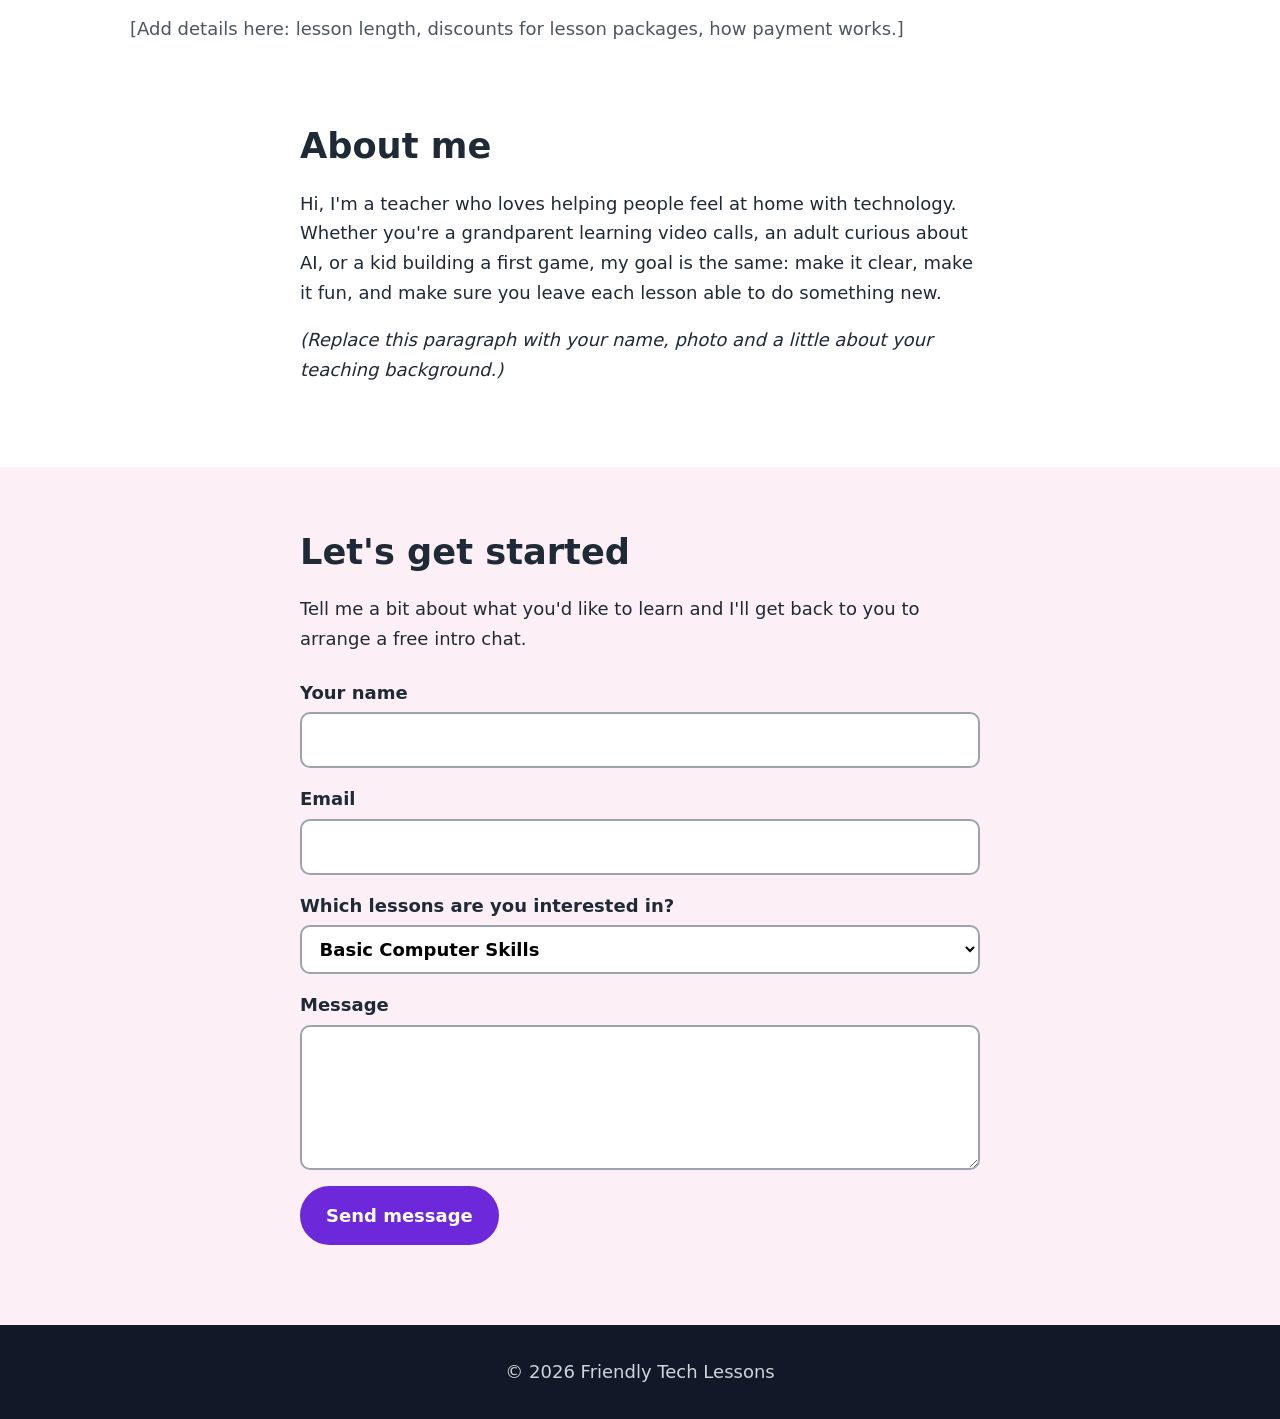
==== commit c639c2bd: "Add lesson prices Co-Authored-By: Claude Sonnet 5.5 <noreply@anthropic.com> Claude-Session: https://" ====
--- a/index.html
+++ b/index.html
@@ -166,17 +166,17 @@
       <div class="cards">
         <div class="card c1 price">
           <h3>Basic Computer Skills</h3>
-          <p class="amount">[$__] <span>per lesson</span></p>
+          <p class="amount">$30 <span>per lesson</span></p>
           <p>Seniors, one-on-one, at your pace.</p>
         </div>
         <div class="card c2 price">
           <h3>AI Skills</h3>
-          <p class="amount">[$__] <span>per lesson</span></p>
+          <p class="amount">$49 <span>per lesson</span></p>
           <p>Beginner or advanced, tailored to your goals.</p>
         </div>
         <div class="card c3 price">
           <h3>Coding for Kids</h3>
-          <p class="amount">[$__] <span>per lesson</span></p>
+          <p class="amount">$35 <span>per lesson</span></p>
           <p>Scratch, Roblox Studio or Minecraft Education.</p>
         </div>
       </div>
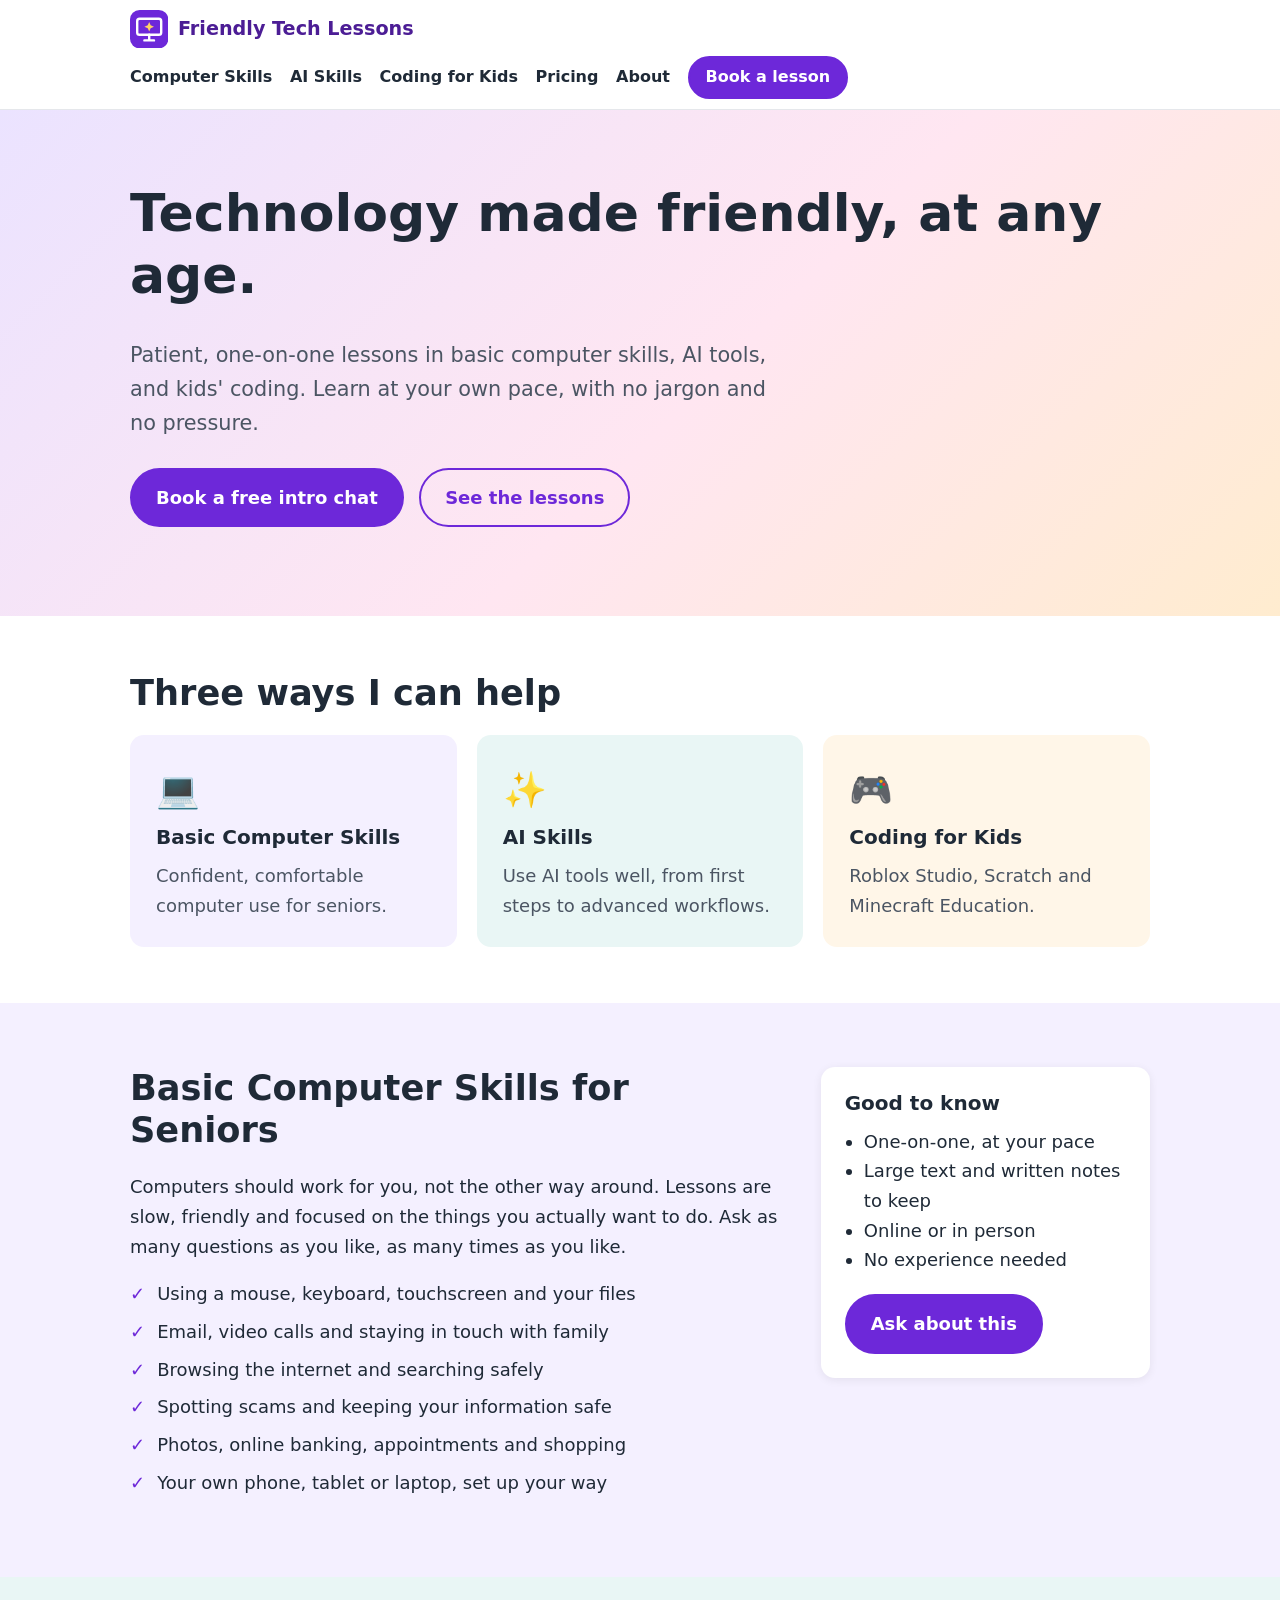
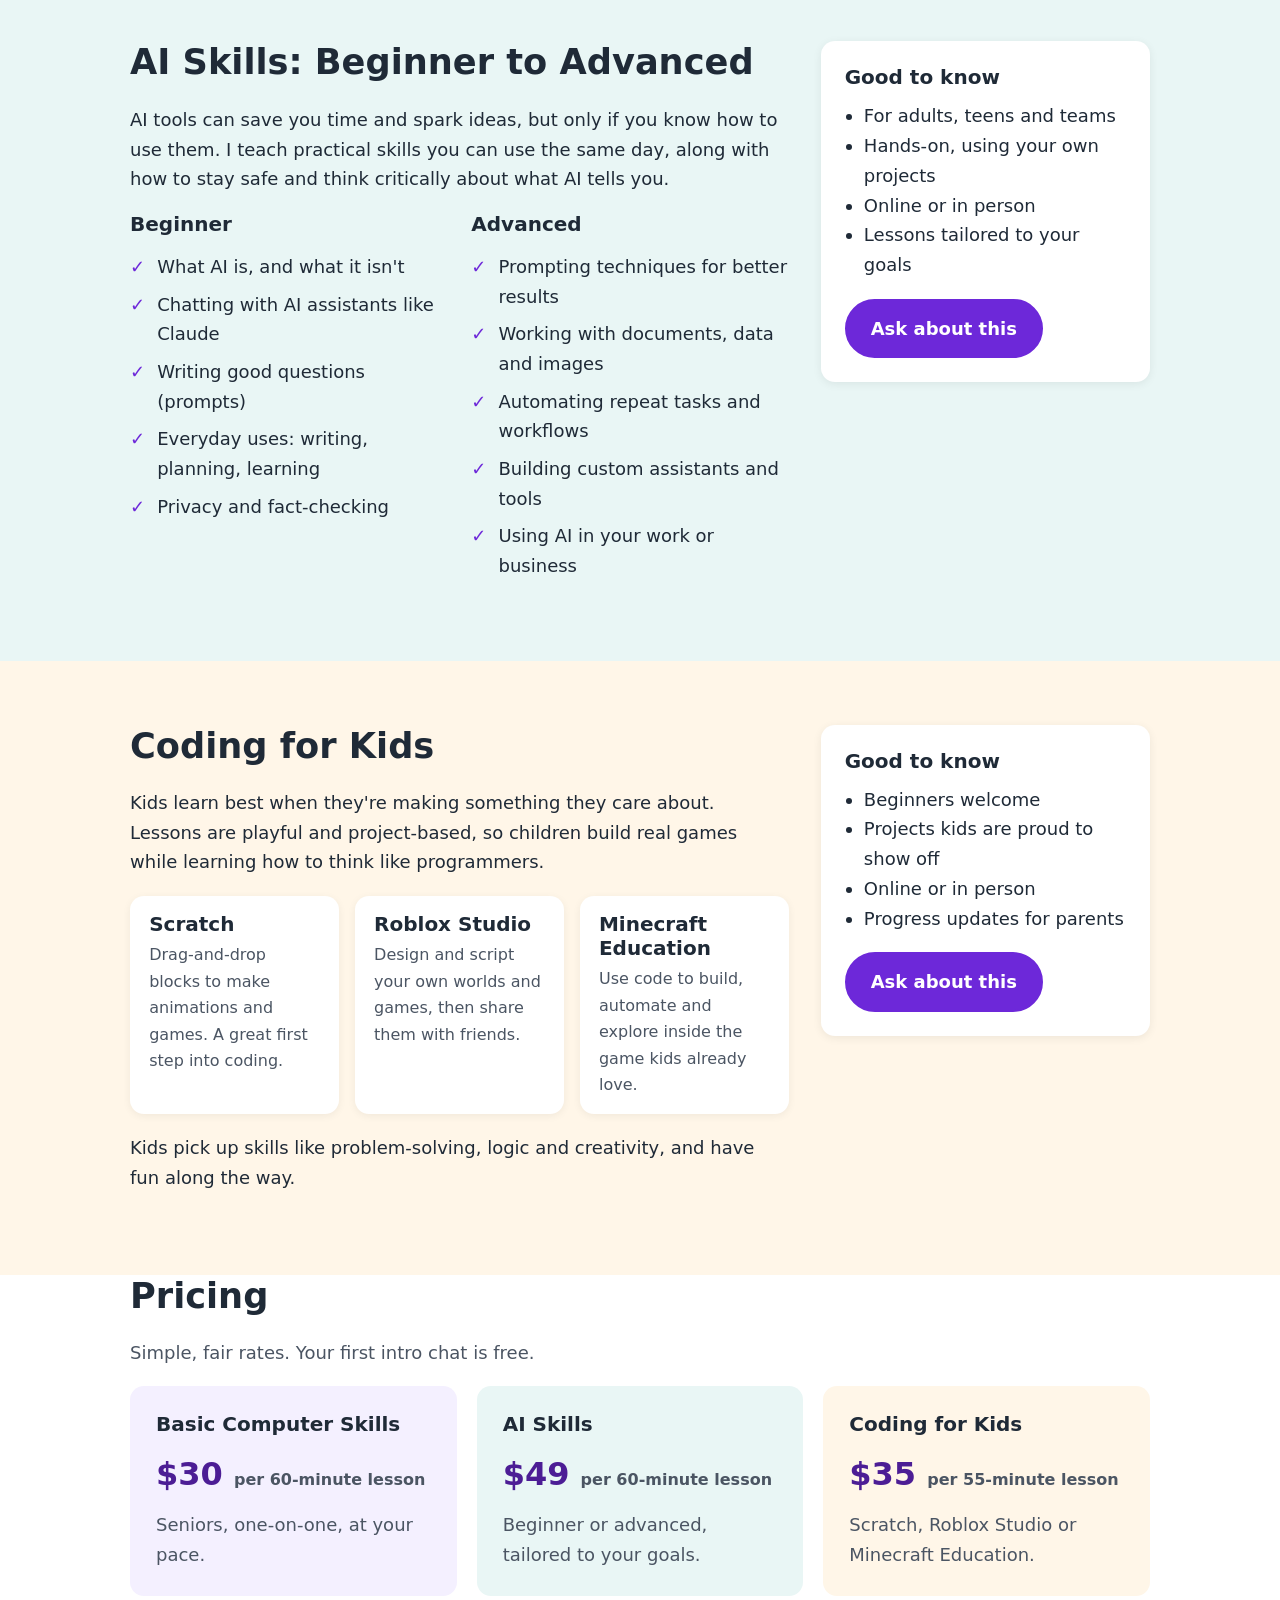
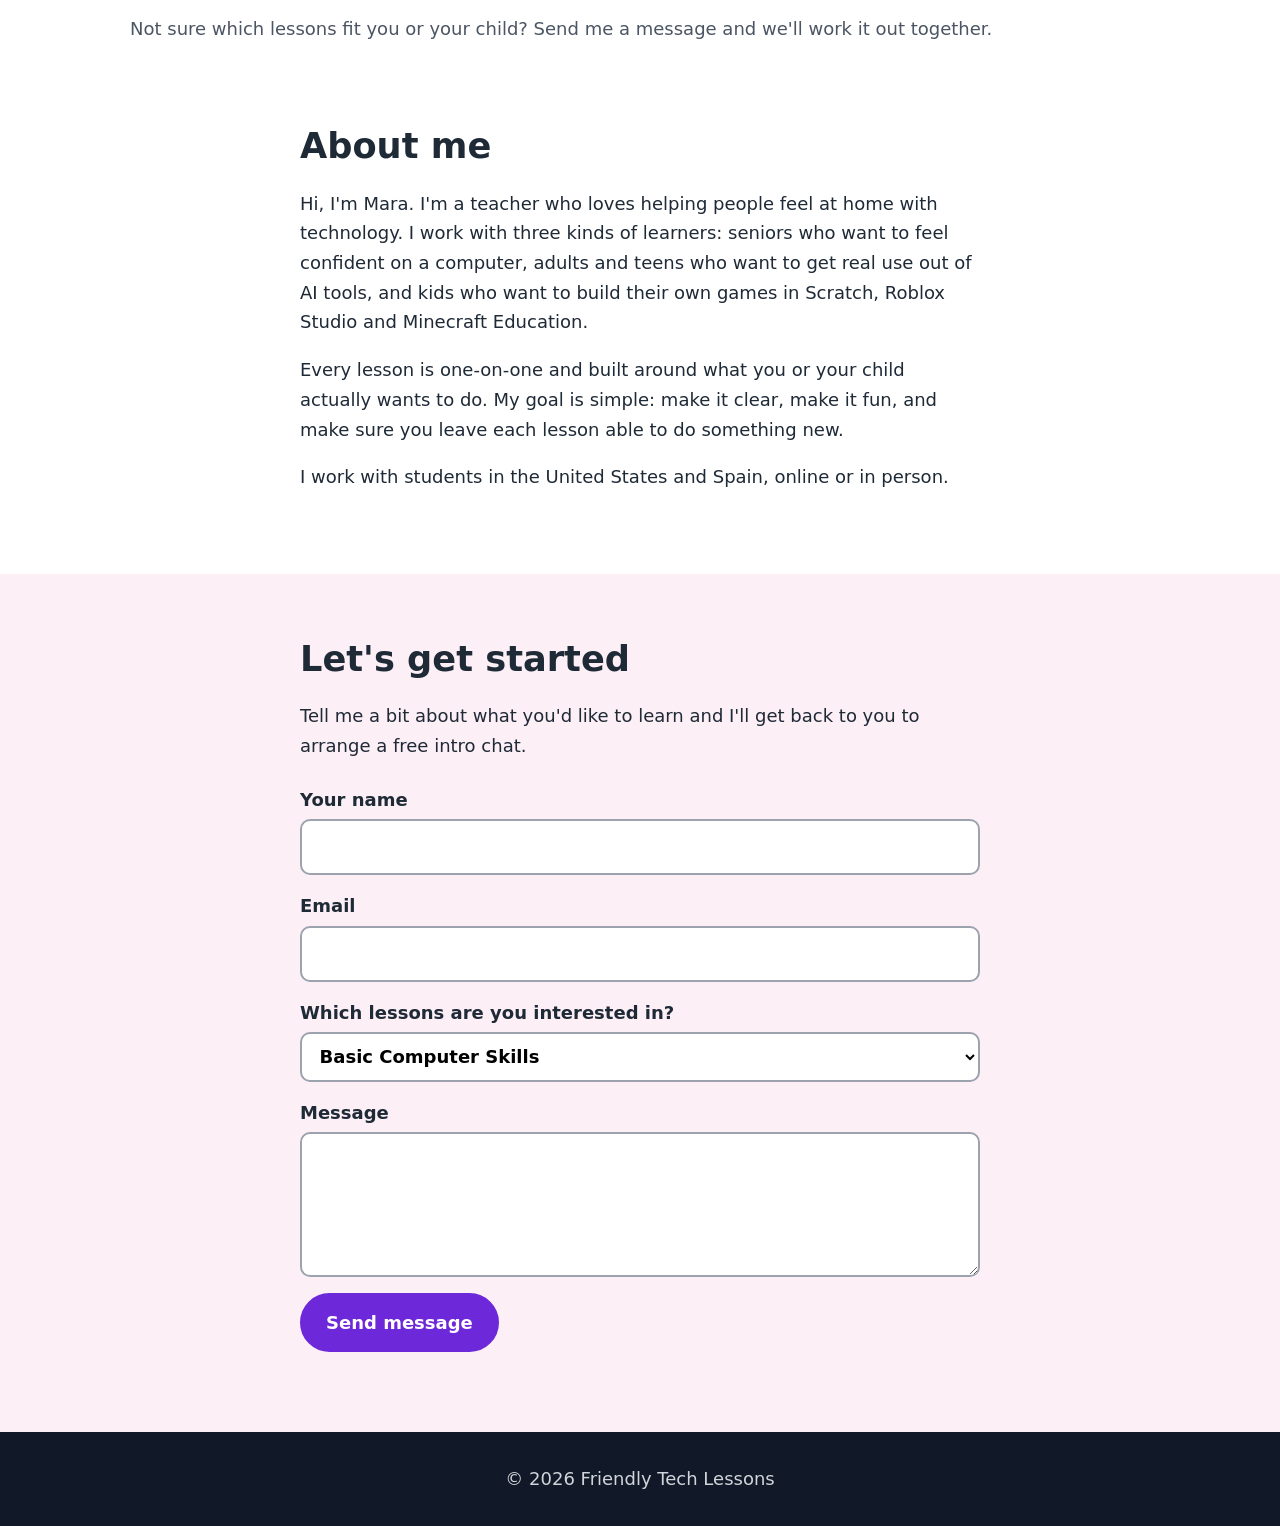
==== commit 6e8c8a72: "Fill in About section and lesson lengths Co-Authored-By: Claude Sonnet 5.5 <noreply@anthropic.com> C" ====
--- a/index.html
+++ b/index.html
@@ -166,21 +166,21 @@
       <div class="cards">
         <div class="card c1 price">
           <h3>Basic Computer Skills</h3>
-          <p class="amount">$30 <span>per lesson</span></p>
+          <p class="amount">$30 <span>per 60-minute lesson</span></p>
           <p>Seniors, one-on-one, at your pace.</p>
         </div>
         <div class="card c2 price">
           <h3>AI Skills</h3>
-          <p class="amount">$49 <span>per lesson</span></p>
+          <p class="amount">$49 <span>per 60-minute lesson</span></p>
           <p>Beginner or advanced, tailored to your goals.</p>
         </div>
         <div class="card c3 price">
           <h3>Coding for Kids</h3>
-          <p class="amount">$35 <span>per lesson</span></p>
+          <p class="amount">$35 <span>per 55-minute lesson</span></p>
           <p>Scratch, Roblox Studio or Minecraft Education.</p>
         </div>
       </div>
-      <p class="sub">[Add details here: lesson length, discounts for lesson packages, how payment works.]</p>
+      <p class="sub">Not sure which lessons fit you or your child? Send me a message and we'll work it out together.</p>
     </section>
 
     <!-- Testimonials: remove the "hidden" attribute once you have real quotes
@@ -197,8 +197,9 @@
 
     <section id="about" class="wrap narrow">
       <h2>About me</h2>
-      <p>Hi, I'm a teacher who loves helping people feel at home with technology. Whether you're a grandparent learning video calls, an adult curious about AI, or a kid building a first game, my goal is the same: make it clear, make it fun, and make sure you leave each lesson able to do something new.</p>
-      <p><em>(Replace this paragraph with your name, photo and a little about your teaching background.)</em></p>
+      <p>Hi, I'm Mara. I'm a teacher who loves helping people feel at home with technology. I work with three kinds of learners: seniors who want to feel confident on a computer, adults and teens who want to get real use out of AI tools, and kids who want to build their own games in Scratch, Roblox Studio and Minecraft Education.</p>
+      <p>Every lesson is one-on-one and built around what you or your child actually wants to do. My goal is simple: make it clear, make it fun, and make sure you leave each lesson able to do something new.</p>
+      <p>I work with students in the United States and Spain, online or in person.</p>
     </section>
 
     <section id="contact" class="band b4">
